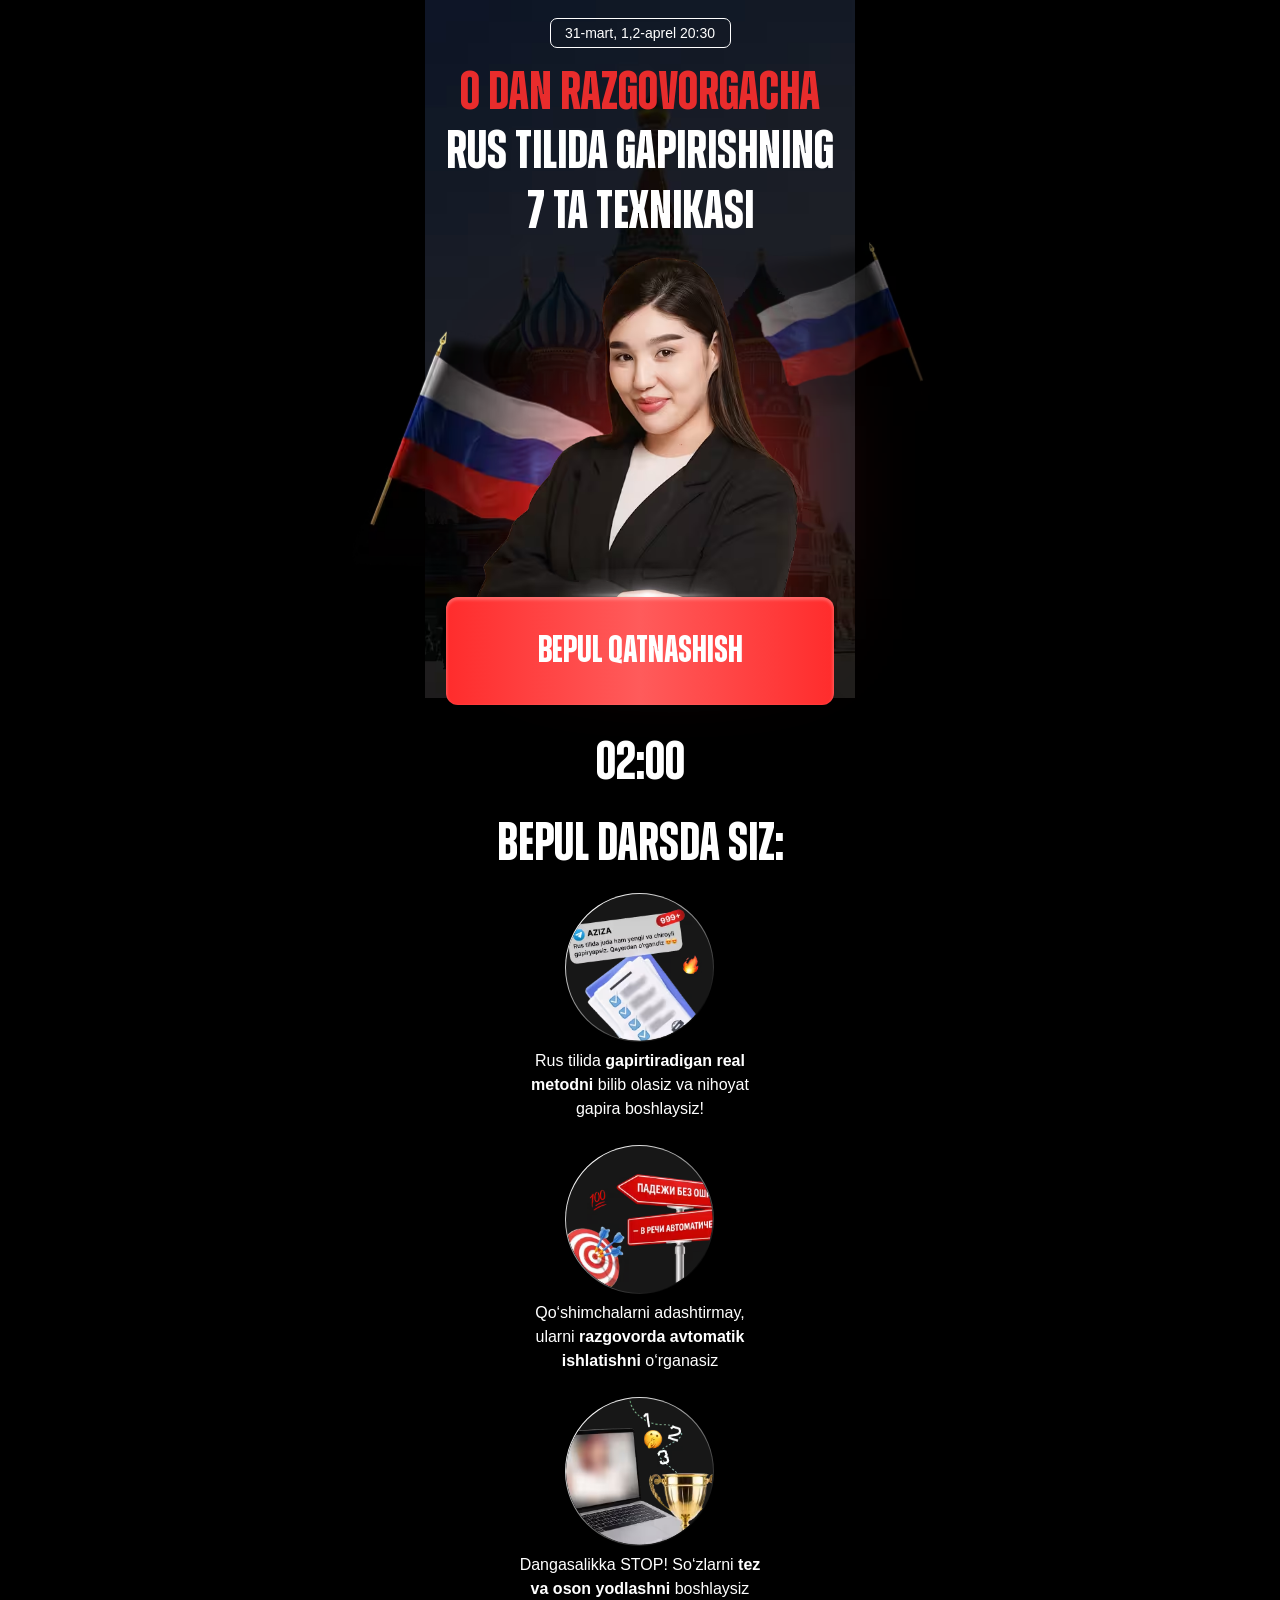
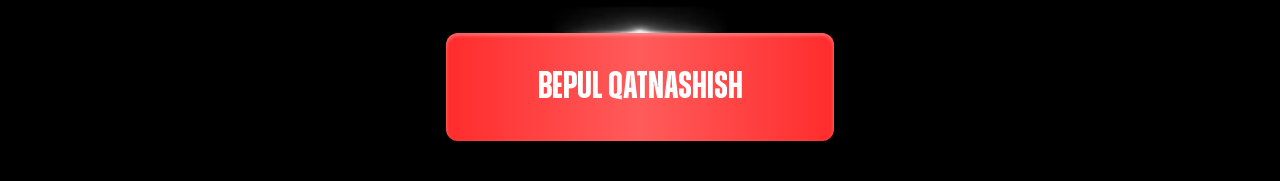
==== a/index.html @ 11d1d376 "push" ====
<!DOCTYPE html>
<html lang="uz">

<head>
    <meta charset="UTF-8">
    <meta name="viewport" content="width=device-width, initial-scale=1.0">
    <title>Zaynab Kasimova</title>
    <style>
   * { margin: 0; padding: 0; box-sizing: border-box; } body { background-color: black; } html, body { overflow-x: hidden; } .container { max-width: 440px; width: 100%; margin: 0 auto; padding: 0 10px; padding-top: 18px; } #main-content { position: relative; } .header { border: 1px solid #FFFFFF; border-radius: 7px; padding: 7px 10px; font-family: Inter, sans-serif; max-width: 181px; width: 100%; margin-right: auto; margin-left: auto; position: relative; z-index: 10; font-weight: 500; font-size: 14px; line-height: 100%; text-align: center; margin-bottom: 16px; } .header__box { display: flex; align-items: center; justify-content: center; gap: 5px; } .header__text { font-family: Inter, sans-serif; font-weight: 500; font-size: 14px; line-height: 100%; text-align: center; color: white; } .title { font: 600 clamp(40px, 12.9vw, 54px) / 110% "Zuume", sans-serif; text-transform: uppercase; color: white; position: relative; z-index: 1; text-align: center; margin-bottom: 8px; } .title span { color: #E82C2C; } .expert__img { object-fit: contain; max-width: clamp(275px, 80vw, 342px); width: 100%; height: auto; position: relative; z-index: 15; display: flex; flex-direction: column; align-items: center; margin: 0 auto; } .hero__flag { position: absolute; top: 220px; height: auto; z-index: 1; left: 50%; transform: translateX(-50%); } .gradinet { max-width: 213px; width: 100%; height: 213px; background-color: #FF2C2C99; position: absolute; top: 480px; z-index: 10; left: 44%; transform: translateY(-44%); filter: blur(60px) } .speaker__bg { background-image: url(./images/bg.avif); background-repeat: no-repeat; background-position: center; background-size: cover; max-width: 430px; width: 100%; height: clamp(600px, 172vw, 698px); position: absolute; top: 0; left: 50%; transform: translateX(-50%); } .timer { font-family: Zuume, sans-serif; font-weight: 600; font-size: 54px; line-height: 110%; text-transform: uppercase; margin-bottom: 4px; padding-top: 24px; text-align: center; color: white; } .event__btn { background: linear-gradient(90deg, #FF2C2C 0%, #FF5B5B 50%, #FF2C2C 100%); box-shadow: 0px 4px 0px 0px #FF2323; box-shadow: 0px 2px 3px 1px #FFFFFF40 inset; border-radius: 12px; border: none; cursor: pointer; max-width: 388px; width: 100%; padding: 35px 0; display: flex; align-items: center; justify-content: center; font-family: Zuume, sans-serif; font-weight: 700; font-size: clamp(30px, 9vw, 38px); line-height: 100%; letter-spacing: 10%; color: white; margin-left: auto; margin-right: auto; margin-top: -5px; position: relative; z-index: 21; margin-bottom: 5px; } .speaker__images { max-width: 325px; width: 100%; height: auto; } .event__btn img { margin-top: -4px; } .shaddow { position: absolute; z-index: 20; left: 53%; transform: translateX(-53%); max-width: 179px; height: auto; top: -30px; } @media (max-width:400px) { .gradinet { left: 28%; height: 150px; transform: translateY(-44%); } .hero__flag { top: 180px; } }
    </style>
    <link rel="stylesheet" href="./css/modal.css" media="print" onload="this.media='all'" />
    <noscript>
        <link rel="stylesheet" href="./css/modal.css" />
    </noscript>

<body>
    <main id="main-content">
        <div class="wrapper">
            <div class="container">
                <div class="header">
                    <p class="header__text">
                        31-mart, 1,2-aprel 20:30
                    </p>
                </div>
                <h1 class="title">
                    <span>0 dan razgovorgacha</span> <br>
                    rus tilida gapirishning <br> 7 ta texnikasi
                </h1>

                <img src="./images/speaker.avif" alt="Investor rasmi" class="expert__img" decoding="async"
                    loading="lazy" width="342" height="336">
                <img class="hero__flag" src="./images/flag.avif" loading="lazy" decoding="async" width="638"
                    height="383" alt="flag">
                <div class="gradinet"></div>
                <div class="speaker__bg"></div>

                <div class="webinar-cta" style="position: relative;">
                    <button class="event__btn" type="button">
                        Bepul qatnashish
                    </button>
                    <img class="shaddow" style="bottom: -17px;" src="./images/shaddow.avif" loading="lazy"
                        decoding="async" width="179" height="53" alt="shaddow">
                </div>

                <div class="timer">02:00</div>
            </div>
            <div class="describe container">
                <h3 class="describe__title">bepul darsda siz:</h3>

                <ul class="describe__nav">
                    <li class="describe__item">
                        <img src="./images/info/1.avif" loading="lazy" decoding="async" width="149" height="149"
                            alt="images">
                        <p>Rus tilida <b>gapirtiradigan real <br> metodni</b> bilib olasiz va nihoyat <br> gapira
                            boshlaysiz!</p>
                    </li>
                    <li class="describe__item">
                        <img src="./images/info/2.avif" loading="lazy" decoding="async" width="149" height="149"
                            alt="images">
                        <p>Qo‘shimchalarni adashtirmay, <br> ularni <b>razgovorda avtomatik <br> ishlatishni</b>
                            o‘rganasiz</p>
                    </li>
                    <li class="describe__item">
                        <img src="./images/info/3.avif" loading="lazy" decoding="async" width="149" height="149"
                            alt="images">
                        <p>Dangasalikka STOP! So‘zlarni <b>tez <br> va oson yodlashni</b> boshlaysiz</p>
                    </li>
                </ul>
            </div>

            <div class="webinar-cta" style="position: relative; margin-bottom: 40px; padding: 0 10px;">
                <button class="event__btn" type="button">
                    Bepul qatnashish
                </button>
                <img class="shaddow" style="transform: translateX(-50%); left: 50%; top: -28px;"
                    src="./images/shaddow.avif" loading="lazy" decoding="async" width="179" height="53" alt="shaddow">
            </div>
        </div>
    </main>


    <!-- Modal -->
    <div id="registrationModal" class="homeModal" style="display: none">
        <div class="homeModalOverlay"></div>
        <div class="homeFormContainer">
            <button class="closeButton" id="closeModalBtn" aria-label="Modalni yopish" title="Yopish">
                <svg xmlns="http://www.w3.org/2000/svg" width="16" height="16" viewBox="0 0 12 12" fill="none">
                    <path d="M1 11L11 1M1 1.00001L11 11" stroke="currentColor" stroke-width="1.5"
                        stroke-linecap="round" />
                </svg>
            </button>
            <div class="homeFormTop">
                <h1 class="homeFormTopTitle">
                    Bepul qatnashish uchun ma'lumotlaringizni kiriting!
                </h1>
            </div>
            <form id="registrationForm" name="contact-form">
                <!-- ISM -->
                <div class="HomeFormRow">
                    <label class="HomeFormRowLabel" for="name">Ismingiz:</label>
                    <input class="HomeFormRowInput" type="text" id="name" name="name" placeholder="Ismingizni kiriting"
                        autocomplete="name" />
                    <p class="homeFormErrorText" id="nameError" style="display: none">
                        ❌ Ismingizni kiriting!
                    </p>
                </div>

                <!-- TELEFON -->
                <div class="HomeFormRow">
                    <label class="HomeFormRowLabel" for="phone">Telefon raqamingiz:</label>

                    <div class="phone-input-container">
                        <!-- LEFT: country -->
                        <button type="button" class="selected-country" id="selectedCountry">
                            <span class="selected-flag" id="selectedCountryFlag">🇺🇿</span>

                            <svg id="dropdownIcon" xmlns="http://www.w3.org/2000/svg" width="16" height="16"
                                viewBox="0 0 24 24" fill="none" stroke="currentColor" stroke-width="2"
                                stroke-linecap="round" stroke-linejoin="round">
                                <polyline points="6 9 12 15 18 9"></polyline>
                            </svg>
                            <span class="selected-code" id="selectedCountryCodeText">+998</span>
                        </button>

                        <!-- dropdown -->
                        <div class="country-dropdown" id="countryDropdown" style="display:none"></div>

                        <!-- RIGHT: phone input (number span inside) -->
                        <div class="phone-field">
                            <input class="HomeFormRowInput phone-input" type="tel" id="phone" name="phone"
                                inputmode="numeric" placeholder="88 888 88 88" autocomplete="tel"
                                style="border: none; background-color: transparent;padding-left: 5px;" />
                        </div>
                    </div>

                    <p class="homeFormErrorText" id="phoneError" style="display:none">
                        ❌ Telefon raqam mos emas!
                    </p>
                </div>

                <button type="submit" class="HomeFormBtn" id="submitBtn">
                    DAVOM ETISH
                </button>
            </form>

        </div>
    </div>

    <script defer>
        function startTimer(t, e) { let n, r, a = t; const o = setInterval((function () { n = parseInt(a / 60, 10), r = parseInt(a % 60, 10), n = n < 10 ? "0" + n : n, r = r < 10 ? "0" + r : r, e.textContent = n + ":" + r, --a < 0 && (clearInterval(o), e.textContent = "00:00", alert("Vaqt tugadi!")) }), 1e3) } window.onload = function () { startTimer(120, document.querySelector(".timer")) };
    </script>
    <script defer src="../js/phoneFormatter.js"></script>
    <script defer src="../js/app.js"></script>
</body>


</html>
---- a/css/modal.css ----
@font-face { font-family: "Zuume"; src: url(../font/Zuume-Bold-subset.woff2); font-display: swap; } @font-face { font-family: "Great Vibes"; src: url(../font/GreatVibes-subset.woff2); font-display: swap; } body { font: 400 16px/150% sans-serif } .describe { padding-bottom: 37px; display: flex; flex-direction: column; align-items: center; justify-content: center; margin: 0 auto; color: white; } .describe__title { font-family: Zuume, sans-serif; font-weight: 600; font-size: clamp(45px, 14vw, 54px); line-height: 110%; text-transform: uppercase; margin-bottom: 18px; } .describe__nav { display: flex; flex-direction: column; align-items: center; justify-content: center; text-align: center; gap: 24px; } .describe__item { list-style: none; } .describe__item img { background-color: #0B1D1B; border: 1px solid; border-image-source: linear-gradient(140.5deg, #FFFFFF 13.27%, rgba(255, 255, 255, 0) 87.11%); position: relative; z-index: 10; --r: 100%; --b: 1px; border-radius: var(--r); border: var(--b) solid transparent; background: linear-gradient(#171717, #171717) padding-box, linear-gradient(140.5deg, #FFFFFF 13.27%, rgba(255, 255, 255, 0) 87.11%) border-box; } .describe__item p { font-family: Inter, sans-serif; font-weight: 400; font-size: clamp(14px, 4.5vw, 16px); line-height: 150%; text-align: center; } .homeModal, .homeModalOverlay { position: fixed; top: 0; height: 100vh; width: 100%; left: 0; } .homeModal { z-index: 30; justify-content: center; align-items: center; display: flex; } .homeModalOverlay { background-color: rgba(0, 0, 0, 0.3); backdrop-filter: blur(5px); } .homeFormContainer { position: relative; z-index: 30; background-color: #fff; color: #000; border-radius: 8px; padding: 20px 40px 40px; width: 100%; max-width: 520px; box-shadow: 0 4px 12px rgba(0, 0, 0, 0.1); margin: 0 20px; position: fixed; top: 50%; left: 50%; transform: translate(-50%, -50%); } .homeFormTop { display: flex; justify-content: space-between; } .homeFormTopTitle { font-family: Inter, sans-serif; font-size: clamp(21px, 6.6vw, 24px); margin: 0 0 20px; color: #000; font-weight: 600; text-align: center; margin-left: auto; margin-right: auto; } .closeButton { background: 0 0; border: none; cursor: pointer; padding: 4px; justify-content: center; align-items: center; display: flex; position: absolute; top: 20px; right: 20px; color: #000; } .homeFormErrorText { color: #e53e3e; margin-bottom: 12px; font-size: 14px; font-family: system-ui, -apple-system, BlinkMacSystemFont, "Segoe UI", sans-serif; padding-top: 5px; padding-bottom: 5px; } .HomeFormRowInput, .HomeFormRowLabel { font-family: system-ui, -apple-system, BlinkMacSystemFont, "Segoe UI", sans-serif; font-size: 18px; } .HomeFormRow { margin-bottom: 20px; } .HomeFormRowLabel { display: block; margin-bottom: 6px; color: #000; } .HomeFormRowInput { width: 100%; padding: 10px 16px; border: 1px solid #c9c9c9; min-height: 48px; background-color: #f3f7f8; border-radius: 6px; font-weight: 400; outline: 0; height: 50px; transition: border-color 0.2s; } .HomeFormRowInput:focus { border-color: #FF2C2C; } .HomeFormRowInput::placeholder { color: #aaa; } .HomeFormBtn { font-family: sans-serif; height: 60px; width: 100%; cursor: pointer; border-radius: 10px; background: linear-gradient(90deg, #FF2C2C 0%, #FF5B5B 50%, #FF2C2C 100%); transition: 0.3s; font-weight: 700; font-size: 28px; color: white; text-transform: uppercase; border: none; position: relative; display: flex; align-items: center; justify-content: center; } .phone-input-container { display: flex; align-items: center; position: relative; border: 1px solid #c9c9c9; background-color: transparent; border-radius: 6px; } .phone-input-container:focus { border-color: #e71f1f; } .selected-code { display: flex; margin-left: 10px; } .country-selector { position: relative; margin-right: 10px; } .selected-country { display: flex; align-items: center; padding: 10px; padding-right: 0; border-radius: 6px; cursor: pointer; min-height: 50px; font-family: sans-serif !important; font-size: 18px; font-weight: 400 !important; min-width: max-content; border: none; background-color: transparent; } .country-dropdown { position: absolute; top: 110%; left: 0; width: 100%; background-color: #fff; border: 1px solid #c9c9c9; border-radius: 6px; box-shadow: 0 4px 12px rgba(0, 0, 0, 0.1); z-index: 40; max-height: 200px; overflow-y: auto; font-family: sans-serif !important; font-weight: 400 !important; } .country-option { display: flex; justify-content: space-between; align-items: center; padding: 10px; cursor: pointer; font-family: sans-serif; font-weight: 400 !important; } .country-option:hover { background-color: #f3f7f8; } .country-option.selected { background-color: #e6f0fa; } @media screen and (max-width: 768px) { .homeFormContainer { max-width: 100%; padding: 80px 20px 20px; margin: 0; border-radius: 6px; height: 100vh; } .homeFormTopTitle { text-align: center; max-width: 408px; margin-left: auto; margin-right: auto; font-weight: 700; margin-bottom: 15px; } .homeFormTop { flex-direction: column; align-items: flex-start; } .closeButton { width: 100%; height: 50px; background-color: #000; color: #fff; padding-right: 20px; top: 0; left: 0; justify-content: end; } .homeFormErrorText { font-size: 12px; margin-bottom: 8px; } .HomeFormRowLabel { margin-bottom: 6px; } .HomeFormRowInput { padding: 0 12px; min-height: 40px; background-color: transparent; } .HomeFormRowInput::placeholder { color: #a3a3a3; } .HomeFormBtn { font-size: 18px; font-weight: 700; margin-top: 24px; } } @media screen and (max-width: 480px) { .homeFormContainer { max-width: 100%; padding: 80px 20px 20px; margin: 0; border-radius: 6px; height: 100vh; } .homeFormTopTitle { text-align: center; margin: 0 auto 15px; } .homeFormErrorText { font-size: 12px; margin-bottom: 8px; } .HomeFormRowLabel { margin-bottom: 6px; } .HomeFormRowInput { padding: 0 12px; min-height: 40px; background-color: transparent; border-radius: 10px; } .HomeFormRowInput::placeholder { color: #a3a3a3; } .HomeFormBtn { font-size: 16px; padding: 10px 0; margin-top: 24px; height: 50px; } }
---- a/css/modal.css ----
@font-face { font-family: "Zuume"; src: url(../font/Zuume-Bold-subset.woff2); font-display: swap; } @font-face { font-family: "Great Vibes"; src: url(../font/GreatVibes-subset.woff2); font-display: swap; } body { font: 400 16px/150% sans-serif } .describe { padding-bottom: 37px; display: flex; flex-direction: column; align-items: center; justify-content: center; margin: 0 auto; color: white; } .describe__title { font-family: Zuume, sans-serif; font-weight: 600; font-size: clamp(45px, 14vw, 54px); line-height: 110%; text-transform: uppercase; margin-bottom: 18px; } .describe__nav { display: flex; flex-direction: column; align-items: center; justify-content: center; text-align: center; gap: 24px; } .describe__item { list-style: none; } .describe__item img { background-color: #0B1D1B; border: 1px solid; border-image-source: linear-gradient(140.5deg, #FFFFFF 13.27%, rgba(255, 255, 255, 0) 87.11%); position: relative; z-index: 10; --r: 100%; --b: 1px; border-radius: var(--r); border: var(--b) solid transparent; background: linear-gradient(#171717, #171717) padding-box, linear-gradient(140.5deg, #FFFFFF 13.27%, rgba(255, 255, 255, 0) 87.11%) border-box; } .describe__item p { font-family: Inter, sans-serif; font-weight: 400; font-size: clamp(14px, 4.5vw, 16px); line-height: 150%; text-align: center; } .homeModal, .homeModalOverlay { position: fixed; top: 0; height: 100vh; width: 100%; left: 0; } .homeModal { z-index: 30; justify-content: center; align-items: center; display: flex; } .homeModalOverlay { background-color: rgba(0, 0, 0, 0.3); backdrop-filter: blur(5px); } .homeFormContainer { position: relative; z-index: 30; background-color: #fff; color: #000; border-radius: 8px; padding: 20px 40px 40px; width: 100%; max-width: 520px; box-shadow: 0 4px 12px rgba(0, 0, 0, 0.1); margin: 0 20px; position: fixed; top: 50%; left: 50%; transform: translate(-50%, -50%); } .homeFormTop { display: flex; justify-content: space-between; } .homeFormTopTitle { font-family: Inter, sans-serif; font-size: clamp(21px, 6.6vw, 24px); margin: 0 0 20px; color: #000; font-weight: 600; text-align: center; margin-left: auto; margin-right: auto; } .closeButton { background: 0 0; border: none; cursor: pointer; padding: 4px; justify-content: center; align-items: center; display: flex; position: absolute; top: 20px; right: 20px; color: #000; } .homeFormErrorText { color: #e53e3e; margin-bottom: 12px; font-size: 14px; font-family: system-ui, -apple-system, BlinkMacSystemFont, "Segoe UI", sans-serif; padding-top: 5px; padding-bottom: 5px; } .HomeFormRowInput, .HomeFormRowLabel { font-family: system-ui, -apple-system, BlinkMacSystemFont, "Segoe UI", sans-serif; font-size: 18px; } .HomeFormRow { margin-bottom: 20px; } .HomeFormRowLabel { display: block; margin-bottom: 6px; color: #000; } .HomeFormRowInput { width: 100%; padding: 10px 16px; border: 1px solid #c9c9c9; min-height: 48px; background-color: #f3f7f8; border-radius: 6px; font-weight: 400; outline: 0; height: 50px; transition: border-color 0.2s; } .HomeFormRowInput:focus { border-color: #FF2C2C; } .HomeFormRowInput::placeholder { color: #aaa; } .HomeFormBtn { font-family: sans-serif; height: 60px; width: 100%; cursor: pointer; border-radius: 10px; background: linear-gradient(90deg, #FF2C2C 0%, #FF5B5B 50%, #FF2C2C 100%); transition: 0.3s; font-weight: 700; font-size: 28px; color: white; text-transform: uppercase; border: none; position: relative; display: flex; align-items: center; justify-content: center; } .phone-input-container { display: flex; align-items: center; position: relative; border: 1px solid #c9c9c9; background-color: transparent; border-radius: 6px; } .phone-input-container:focus { border-color: #e71f1f; } .selected-code { display: flex; margin-left: 10px; } .country-selector { position: relative; margin-right: 10px; } .selected-country { display: flex; align-items: center; padding: 10px; padding-right: 0; border-radius: 6px; cursor: pointer; min-height: 50px; font-family: sans-serif !important; font-size: 18px; font-weight: 400 !important; min-width: max-content; border: none; background-color: transparent; } .country-dropdown { position: absolute; top: 110%; left: 0; width: 100%; background-color: #fff; border: 1px solid #c9c9c9; border-radius: 6px; box-shadow: 0 4px 12px rgba(0, 0, 0, 0.1); z-index: 40; max-height: 200px; overflow-y: auto; font-family: sans-serif !important; font-weight: 400 !important; } .country-option { display: flex; justify-content: space-between; align-items: center; padding: 10px; cursor: pointer; font-family: sans-serif; font-weight: 400 !important; } .country-option:hover { background-color: #f3f7f8; } .country-option.selected { background-color: #e6f0fa; } @media screen and (max-width: 768px) { .homeFormContainer { max-width: 100%; padding: 80px 20px 20px; margin: 0; border-radius: 6px; height: 100vh; } .homeFormTopTitle { text-align: center; max-width: 408px; margin-left: auto; margin-right: auto; font-weight: 700; margin-bottom: 15px; } .homeFormTop { flex-direction: column; align-items: flex-start; } .closeButton { width: 100%; height: 50px; background-color: #000; color: #fff; padding-right: 20px; top: 0; left: 0; justify-content: end; } .homeFormErrorText { font-size: 12px; margin-bottom: 8px; } .HomeFormRowLabel { margin-bottom: 6px; } .HomeFormRowInput { padding: 0 12px; min-height: 40px; background-color: transparent; } .HomeFormRowInput::placeholder { color: #a3a3a3; } .HomeFormBtn { font-size: 18px; font-weight: 700; margin-top: 24px; } } @media screen and (max-width: 480px) { .homeFormContainer { max-width: 100%; padding: 80px 20px 20px; margin: 0; border-radius: 6px; height: 100vh; } .homeFormTopTitle { text-align: center; margin: 0 auto 15px; } .homeFormErrorText { font-size: 12px; margin-bottom: 8px; } .HomeFormRowLabel { margin-bottom: 6px; } .HomeFormRowInput { padding: 0 12px; min-height: 40px; background-color: transparent; border-radius: 10px; } .HomeFormRowInput::placeholder { color: #a3a3a3; } .HomeFormBtn { font-size: 16px; padding: 10px 0; margin-top: 24px; height: 50px; } }
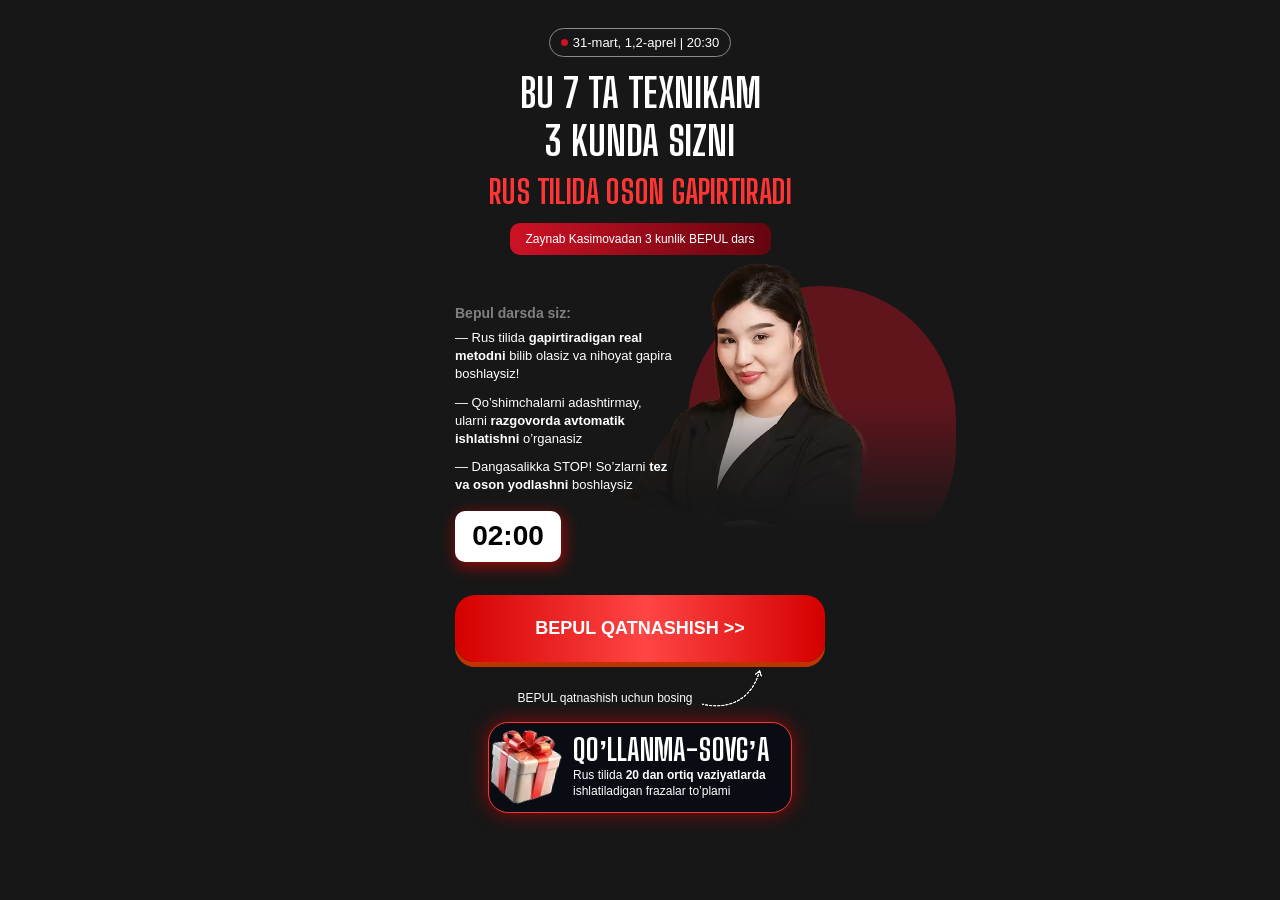
==== commit 7bf54ba1: "add" ====
--- a/a/index.html
+++ b/a/index.html
@@ -1,157 +1,183 @@
-<!DOCTYPE html>
-<html lang="uz">
-
-<head>
-    <meta charset="UTF-8">
-    <meta name="viewport" content="width=device-width, initial-scale=1.0">
-    <title>Zaynab Kasimova</title>
-    <style>
-   * { margin: 0; padding: 0; box-sizing: border-box; } body { background-color: black; } html, body { overflow-x: hidden; } .container { max-width: 440px; width: 100%; margin: 0 auto; padding: 0 10px; padding-top: 18px; } #main-content { position: relative; } .header { border: 1px solid #FFFFFF; border-radius: 7px; padding: 7px 10px; font-family: Inter, sans-serif; max-width: 181px; width: 100%; margin-right: auto; margin-left: auto; position: relative; z-index: 10; font-weight: 500; font-size: 14px; line-height: 100%; text-align: center; margin-bottom: 16px; } .header__box { display: flex; align-items: center; justify-content: center; gap: 5px; } .header__text { font-family: Inter, sans-serif; font-weight: 500; font-size: 14px; line-height: 100%; text-align: center; color: white; } .title { font: 600 clamp(40px, 12.9vw, 54px) / 110% "Zuume", sans-serif; text-transform: uppercase; color: white; position: relative; z-index: 1; text-align: center; margin-bottom: 8px; } .title span { color: #E82C2C; } .expert__img { object-fit: contain; max-width: clamp(275px, 80vw, 342px); width: 100%; height: auto; position: relative; z-index: 15; display: flex; flex-direction: column; align-items: center; margin: 0 auto; } .hero__flag { position: absolute; top: 220px; height: auto; z-index: 1; left: 50%; transform: translateX(-50%); } .gradinet { max-width: 213px; width: 100%; height: 213px; background-color: #FF2C2C99; position: absolute; top: 480px; z-index: 10; left: 44%; transform: translateY(-44%); filter: blur(60px) } .speaker__bg { background-image: url(./images/bg.avif); background-repeat: no-repeat; background-position: center; background-size: cover; max-width: 430px; width: 100%; height: clamp(600px, 172vw, 698px); position: absolute; top: 0; left: 50%; transform: translateX(-50%); } .timer { font-family: Zuume, sans-serif; font-weight: 600; font-size: 54px; line-height: 110%; text-transform: uppercase; margin-bottom: 4px; padding-top: 24px; text-align: center; color: white; } .event__btn { background: linear-gradient(90deg, #FF2C2C 0%, #FF5B5B 50%, #FF2C2C 100%); box-shadow: 0px 4px 0px 0px #FF2323; box-shadow: 0px 2px 3px 1px #FFFFFF40 inset; border-radius: 12px; border: none; cursor: pointer; max-width: 388px; width: 100%; padding: 35px 0; display: flex; align-items: center; justify-content: center; font-family: Zuume, sans-serif; font-weight: 700; font-size: clamp(30px, 9vw, 38px); line-height: 100%; letter-spacing: 10%; color: white; margin-left: auto; margin-right: auto; margin-top: -5px; position: relative; z-index: 21; margin-bottom: 5px; } .speaker__images { max-width: 325px; width: 100%; height: auto; } .event__btn img { margin-top: -4px; } .shaddow { position: absolute; z-index: 20; left: 53%; transform: translateX(-53%); max-width: 179px; height: auto; top: -30px; } @media (max-width:400px) { .gradinet { left: 28%; height: 150px; transform: translateY(-44%); } .hero__flag { top: 180px; } }
-    </style>
-    <link rel="stylesheet" href="./css/modal.css" media="print" onload="this.media='all'" />
-    <noscript>
-        <link rel="stylesheet" href="./css/modal.css" />
-    </noscript>
-
-<body>
-    <main id="main-content">
-        <div class="wrapper">
-            <div class="container">
-                <div class="header">
-                    <p class="header__text">
-                        31-mart, 1,2-aprel 20:30
-                    </p>
-                </div>
-                <h1 class="title">
-                    <span>0 dan razgovorgacha</span> <br>
-                    rus tilida gapirishning <br> 7 ta texnikasi
-                </h1>
-
-                <img src="./images/speaker.avif" alt="Investor rasmi" class="expert__img" decoding="async"
-                    loading="lazy" width="342" height="336">
-                <img class="hero__flag" src="./images/flag.avif" loading="lazy" decoding="async" width="638"
-                    height="383" alt="flag">
-                <div class="gradinet"></div>
-                <div class="speaker__bg"></div>
-
-                <div class="webinar-cta" style="position: relative;">
-                    <button class="event__btn" type="button">
-                        Bepul qatnashish
-                    </button>
-                    <img class="shaddow" style="bottom: -17px;" src="./images/shaddow.avif" loading="lazy"
-                        decoding="async" width="179" height="53" alt="shaddow">
-                </div>
-
-                <div class="timer">02:00</div>
-            </div>
-            <div class="describe container">
-                <h3 class="describe__title">bepul darsda siz:</h3>
-
-                <ul class="describe__nav">
-                    <li class="describe__item">
-                        <img src="./images/info/1.avif" loading="lazy" decoding="async" width="149" height="149"
-                            alt="images">
-                        <p>Rus tilida <b>gapirtiradigan real <br> metodni</b> bilib olasiz va nihoyat <br> gapira
-                            boshlaysiz!</p>
-                    </li>
-                    <li class="describe__item">
-                        <img src="./images/info/2.avif" loading="lazy" decoding="async" width="149" height="149"
-                            alt="images">
-                        <p>Qo‘shimchalarni adashtirmay, <br> ularni <b>razgovorda avtomatik <br> ishlatishni</b>
-                            o‘rganasiz</p>
-                    </li>
-                    <li class="describe__item">
-                        <img src="./images/info/3.avif" loading="lazy" decoding="async" width="149" height="149"
-                            alt="images">
-                        <p>Dangasalikka STOP! So‘zlarni <b>tez <br> va oson yodlashni</b> boshlaysiz</p>
-                    </li>
-                </ul>
-            </div>
-
-            <div class="webinar-cta" style="position: relative; margin-bottom: 40px; padding: 0 10px;">
-                <button class="event__btn" type="button">
-                    Bepul qatnashish
-                </button>
-                <img class="shaddow" style="transform: translateX(-50%); left: 50%; top: -28px;"
-                    src="./images/shaddow.avif" loading="lazy" decoding="async" width="179" height="53" alt="shaddow">
-            </div>
-        </div>
-    </main>
-
-
-    <!-- Modal -->
-    <div id="registrationModal" class="homeModal" style="display: none">
-        <div class="homeModalOverlay"></div>
-        <div class="homeFormContainer">
-            <button class="closeButton" id="closeModalBtn" aria-label="Modalni yopish" title="Yopish">
-                <svg xmlns="http://www.w3.org/2000/svg" width="16" height="16" viewBox="0 0 12 12" fill="none">
-                    <path d="M1 11L11 1M1 1.00001L11 11" stroke="currentColor" stroke-width="1.5"
-                        stroke-linecap="round" />
-                </svg>
-            </button>
-            <div class="homeFormTop">
-                <h1 class="homeFormTopTitle">
-                    Bepul qatnashish uchun ma'lumotlaringizni kiriting!
-                </h1>
-            </div>
-            <form id="registrationForm" name="contact-form">
-                <!-- ISM -->
-                <div class="HomeFormRow">
-                    <label class="HomeFormRowLabel" for="name">Ismingiz:</label>
-                    <input class="HomeFormRowInput" type="text" id="name" name="name" placeholder="Ismingizni kiriting"
-                        autocomplete="name" />
-                    <p class="homeFormErrorText" id="nameError" style="display: none">
-                        ❌ Ismingizni kiriting!
-                    </p>
-                </div>
-
-                <!-- TELEFON -->
-                <div class="HomeFormRow">
-                    <label class="HomeFormRowLabel" for="phone">Telefon raqamingiz:</label>
-
-                    <div class="phone-input-container">
-                        <!-- LEFT: country -->
-                        <button type="button" class="selected-country" id="selectedCountry">
-                            <span class="selected-flag" id="selectedCountryFlag">🇺🇿</span>
-
-                            <svg id="dropdownIcon" xmlns="http://www.w3.org/2000/svg" width="16" height="16"
-                                viewBox="0 0 24 24" fill="none" stroke="currentColor" stroke-width="2"
-                                stroke-linecap="round" stroke-linejoin="round">
-                                <polyline points="6 9 12 15 18 9"></polyline>
-                            </svg>
-                            <span class="selected-code" id="selectedCountryCodeText">+998</span>
-                        </button>
-
-                        <!-- dropdown -->
-                        <div class="country-dropdown" id="countryDropdown" style="display:none"></div>
-
-                        <!-- RIGHT: phone input (number span inside) -->
-                        <div class="phone-field">
-                            <input class="HomeFormRowInput phone-input" type="tel" id="phone" name="phone"
-                                inputmode="numeric" placeholder="88 888 88 88" autocomplete="tel"
-                                style="border: none; background-color: transparent;padding-left: 5px;" />
-                        </div>
-                    </div>
-
-                    <p class="homeFormErrorText" id="phoneError" style="display:none">
-                        ❌ Telefon raqam mos emas!
-                    </p>
-                </div>
-
-                <button type="submit" class="HomeFormBtn" id="submitBtn">
-                    DAVOM ETISH
-                </button>
-            </form>
-
-        </div>
-    </div>
-
-    <script defer>
-        function startTimer(t, e) { let n, r, a = t; const o = setInterval((function () { n = parseInt(a / 60, 10), r = parseInt(a % 60, 10), n = n < 10 ? "0" + n : n, r = r < 10 ? "0" + r : r, e.textContent = n + ":" + r, --a < 0 && (clearInterval(o), e.textContent = "00:00", alert("Vaqt tugadi!")) }), 1e3) } window.onload = function () { startTimer(120, document.querySelector(".timer")) };
-    </script>
-    <script defer src="../js/phoneFormatter.js"></script>
-    <script defer src="../js/app.js"></script>
-</body>
-
-
+<!DOCTYPE html>
+<html lang="uz">
+
+<head>
+    <!-- Instant PageView pixel — fires immediately, no JS needed -->
+    <img src="https://www.facebook.com/tr?id=1706828529764569&ev=PageView&noscript=1" width="1" height="1"
+        style="position:absolute;top:-1px;left:-1px" alt="" />
+    <meta charset="UTF-8">
+    <meta name="viewport" content="width=device-width, initial-scale=1.0">
+    <title>31-mart, 1,2-aprel | 20:30</title>
+    <style>* {padding: 0;margin: 0;box-sizing: border-box }html, body {overflow-x: hidden }body {background: #171717;color: #fff;font-family: Poppins, sans-serif }.date {max-width: 390px;width: 100%;margin: 0 auto;padding-top: 28px;padding-bottom: 36px;}.date__head {text-align: center }.date__info {display: inline-flex;align-items: center;gap: 5px;padding: 6px 11px;border: 1px solid #8B8B8B;border-radius: 9999px;margin-bottom: 12px }.date__info-dot {width: 7px;height: 7px;background: #CD1225;border-radius: 9999px }.date__info-text {font-family: Montserrat, sans-serif;font-weight: 500;font-size: 13px }.date__title {font-family: "Big Shoulders Display", sans-serif;font-size: clamp(26px, 8vw, 40px);line-height: 120%;font-weight: 700;text-transform: uppercase;margin-bottom: 2px }.date__title span {font-size: clamp(25px, 7.7vw, 32px);color: #FF3535 }.date__heading {color: #FF3D3D;font-weight: 500;font-size: clamp(14px, 8vw, 18px);font-style: italic;text-align: center;margin-bottom: 7px;}.date__description_wrap {background: linear-gradient(90deg, #CD1225 0%, #65050F 100%);padding: 7px;max-width: 261px;width: 100%;border-radius: 10px;margin: 0 auto 48px;}.date__description-title {font-family: "SF Pro", sans-serif;font-weight: 600;font-size: 13px;line-height: 18px;text-align: center;}.date__description {font-family: "SF Pro", sans-serif;font-weight: 500;font-size: 12px;line-height: 18px }.date__body {position: relative;padding: 0 10px;}.date__content-title {font-family: Montserrat, sans-serif;font-weight: 700;font-size: 14px;line-height: 20px;color: #808080;margin-bottom: 6px;}.date__benefits-list {max-width: 220px;width: 100%;display: flex;flex-direction: column;gap: 10px;list-style: none;margin-bottom: 16px;position: relative;z-index: 1 }.date__benefit-item {font-family: Poppins, sans-serif;font-weight: 400;font-size: 13px;line-height: 140% }.date__benefit-item span {font-weight: 600;}.date__timer-row {background: #fff;border-radius: 10px;box-shadow: 2px 4px 15px 1px #E6000099;max-width: 106px;width: 100%;height: 51px;display: flex;align-items: center;justify-content: center;margin-bottom: 33px;position: relative;z-index: 11 }.date__timer {color: #000;font-weight: 700;font-size: 28px;line-height: 100% }.date__button {font-family: Montserrat, sans-serif;font-weight: 800;font-size: clamp(15px, 5vw, 18px);display: flex;align-items: center;justify-content: center;gap: 9px;cursor: pointer;padding: 23px 0;background: linear-gradient(90deg, #D40000 0%, #FF4545 51.44%, #D40000 100%);box-shadow: 0 5px 0 0 #BF3500;border-radius: 20px;width: 100%;border: 0;outline: 0;color: #fff;text-transform: uppercase;text-decoration: none;margin-bottom: 25px;position: relative;z-index: 1 }.date__cta {display: flex;align-items: center;justify-content: center;position: relative;z-index: 30 }.date__cta img {margin-top: -20px;margin-left: 8px }.date__cta-text {font-family: Montserrat, sans-serif;font-weight: 400;font-size: 12px;line-height: 23px }.date__speaker-container {position: absolute;right: -70px;top: -55px }.date__speaker-row {position: relative }.date__circle {background: #60151D;width: 268px;height: 295px;border-radius: 9999px;transform: translate(51px, 38px) }.date__speaker-image {position: absolute;top: 10px;max-width: 264px;width: 100%;height: auto;left: -28px;}.gradient__bottom {position: absolute;background: linear-gradient(0deg, #171717 50.48%, rgba(23, 23, 23, 0) 100%);width: 900px;height: 254px;left: 0;bottom: 157px;}.gift {display: flex;align-items: center;justify-content: center;gap: 14px;position: relative;z-index: 30;background: #090C13;border: 1px solid #FF3434;box-shadow: 0 0 20px 0 #BD0404B2;border-radius: 20px;max-width: 304px;width: 100%;padding: 7px 0;margin: 12px auto 0;}.gift__images {transform: rotate(10.02deg) }.gift__info-title {font-family: "Big Shoulders Display", sans-serif;font-weight: 700;font-size: 30px;line-height: 100%;text-transform: uppercase;color: #fff;margin-bottom: 4px;}.gift__info-text {font-family: Poppins, sans-serif;font-weight: 400;font-size: 12px;line-height: 130%;color: #fff;span {font-weight: 700;}}@media (max-width:375px) {.date__benefit-item {font-size: 12px }.date__benefits-list {max-width: 180px;}}</style>
+    <link rel="stylesheet" href="./css/modal.css" media="print" onload="this.media='all'" />
+    <noscript>
+        <link rel="stylesheet" href="./css/modal.css" />
+    </noscript>
+        <link rel="preconnect" href="https://connect.facebook.net" />
+    <link rel="preconnect" href="https://www.facebook.com" />
+    <meta name="facebook-domain-verification" content="25ak68llwfgy3v9qy2nuqoq2vaekhg" />
+    <!-- Meta Pixel Code -->
+    <script>
+        !function (f, b, e, v, n, t, s) {
+            if (f.fbq) return; n = f.fbq = function () {
+                n.callMethod ?
+                    n.callMethod.apply(n, arguments) : n.queue.push(arguments)
+            };
+            if (!f._fbq) f._fbq = n; n.push = n; n.loaded = !0; n.version = '2.0';
+            n.queue = []; t = b.createElement(e); t.async = !0;
+            t.src = v; s = b.getElementsByTagName(e)[0];
+            s.parentNode.insertBefore(t, s)
+        }(window, document, 'script',
+            'https://connect.facebook.net/en_US/fbevents.js');
+        fbq('init', '1706828529764569');
+        fbq('track', 'PageView');
+    </script>
+    <noscript><img height="1" width="1" style="display:none"
+            src="https://www.facebook.com/tr?id=1706828529764569&ev=PageView&noscript=1" /></noscript>
+</head>
+
+<body>
+    <div class="date">
+        <div class="date__head">
+            <div class="date__info">
+                <div class="date__info-dot"></div>
+                <p class="date__info-text">31-mart, 1,2-aprel | 20:30</p>
+            </div>
+            <div class="date__title-wrapper">
+                <h2 class="date__title">Bu 7 ta texnikam <br> 3 kunda sizni <br> <span>rus tilida oson gapirtiradi</span></h2>
+                <p class="date__heading"></p>
+                <div class="date__description_wrap">
+                    <p class="date__description">Zaynab Kasimovadan 3 kunlik BEPUL dars</p>
+                </div>
+            </div>
+        </div>
+        <div class="date__body">
+            <div class="date__content">
+                <h3 class="date__content-title">Bepul darsda siz:</h3>
+                <ul class="date__benefits-list">
+                    <li class="date__benefit-item">
+                        — Rus tilida <span>gapirtiradigan real metodni</span> bilib olasiz va nihoyat gapira
+                        boshlaysiz!
+                    </li>
+                    <li class="date__benefit-item">
+                        — Qo’shimchalarni adashtirmay, ularni <span>razgovorda avtomatik ishlatishni</span>
+                        o’rganasiz
+                    </li>
+                    <li class="date__benefit-item">
+                        — Dangasalikka STOP! So’zlarni <span>tez va oson yodlashni</span> boshlaysiz
+                    </li>
+                </ul>
+                <div class="date__timer-row">
+                    <p class="date__timer" id="timer">02:00</p>
+                </div>
+                <div class="date__button-wrapper">
+                    <button class="date__button registerBtn">
+                        Bepul qatnashish >>
+                    </button>
+                </div>
+                <div class="date__cta registerBtn">
+                    <p class="date__cta-text">BEPUL qatnashish uchun bosing</p>
+                    <img src="./images/arrow.avif" alt="arrow" class="date__cta-arrow" loading="lazy" decoding="async"
+                        width="62" height="38">
+                </div>
+            </div>
+            <div class="date__speaker-container">
+                <div class="date__speaker-row">
+                    <div class="date__circle"></div>
+                    <img src="/images/speaker.avif" alt="speaker" class="date__speaker-image" loading="lazy"
+                        decoding="async" width="264" height="358">
+                </div>
+            </div>
+            <div class="gradient__bottom"></div>
+
+            <div class="gift">
+                <img class="gift__images" src="./images/gift.avif" width="70" height="75" loading="lazy"
+                    decoding="async" alt="gift">
+
+                <div class="gift__info">
+                    <h3 class="gift__info-title">Qo’llanma-sovg’a</h3>
+                    <p class="gift__info-text">Rus tilida <span>20 dan ortiq vaziyatlarda</span> ishlatiladigan frazalar to’plami</p>
+                </div>
+            </div>
+        </div>
+    </div>
+
+      <!-- Modal -->
+    <div id="registrationModal" class="homeModal" style="display: none">
+        <div class="homeModalOverlay"></div>
+        <div class="homeFormContainer">
+            <button class="closeButton" id="closeModalBtn">
+                <svg xmlns="http://www.w3.org/2000/svg" width="16" height="16" viewBox="0 0 12 12" fill="none">
+                    <path d="M1 11L11 1M1 1.00001L11 11" stroke="currentColor" stroke-width="1.5"
+                        stroke-linecap="round" />
+                </svg>
+            </button>
+            <div class="homeFormTop">
+                <h1 class="homeFormTopTitle">
+                    Ro'yxatdan o'tish uchun ma'lumotlaringizni kiriting!
+                </h1>
+            </div>
+            <form id="registrationForm" name="contact-form">
+                <!-- ISM -->
+                <div class="HomeFormRow">
+                    <label class="HomeFormRowLabel" for="name">Ismingiz:</label>
+                    <input class="HomeFormRowInput" type="text" id="name" name="name" placeholder="Ismingizni kiriting"
+                        autocomplete="name" />
+                    <p class="homeFormErrorText" id="nameError" style="display: none">
+                        ❌ Ismingizni kiriting!
+                    </p>
+                </div>
+
+                <!-- TELEFON -->
+                <div class="HomeFormRow">
+                    <label class="HomeFormRowLabel" for="phone">Telefon raqamingiz:</label>
+
+                    <div class="phone-input-container">
+                        <!-- LEFT: country -->
+                        <button type="button" class="selected-country" id="selectedCountry">
+                            <span class="selected-flag" id="selectedCountryFlag">🇺🇿</span>
+
+                            <svg id="dropdownIcon" xmlns="http://www.w3.org/2000/svg" width="16" height="16"
+                                viewBox="0 0 24 24" fill="none" stroke="currentColor" stroke-width="2"
+                                stroke-linecap="round" stroke-linejoin="round">
+                                <polyline points="6 9 12 15 18 9"></polyline>
+                            </svg>
+                            <span class="selected-code" id="selectedCountryCodeText">+998</span>
+                        </button>
+
+                        <!-- dropdown -->
+                        <div class="country-dropdown" id="countryDropdown" style="display:none"></div>
+
+                        <!-- RIGHT: phone input (number span inside) -->
+                        <div class="phone-field">
+                            <input class="HomeFormRowInput phone-input" type="tel" id="phone" name="phone"
+                                inputmode="numeric" placeholder="88 888 88 88" autocomplete="tel"
+                                style="border: none; background-color: transparent;padding-left: 5px;" />
+                        </div>
+                    </div>
+
+                    <p class="homeFormErrorText" id="phoneError" style="display:none">
+                        ❌ Telefon raqam mos emas!
+                    </p>
+                </div>
+
+
+                <button type="submit" class="HomeFormBtn" id="submitBtn">
+                    DAVOM ETISH
+                </button>
+            </form>
+
+        </div>
+    </div>
+    <script defer src="./js/phoneFormatter.js"></script>
+    <script defer src="./js/app.js"></script>
+    <script type="text/javascript">
+        (function (c, l, a, r, i, t, y) {
+            c[a] = c[a] || function () { (c[a].q = c[a].q || []).push(arguments) };
+            t = l.createElement(r); t.async = 1; t.src = "https://www.clarity.ms/tag/" + i;
+            y = l.getElementsByTagName(r)[0]; y.parentNode.insertBefore(t, y);
+        })(window, document, "clarity", "script", "w1c689zrz3");
+    </script>
+</body>
+
 </html>
--- a/a/css/modal.css
+++ b/a/css/modal.css
@@ -1 +1 @@
-@font-face { font-family: "Zuume"; src: url(../font/Zuume-Bold-subset.woff2); font-display: swap; } @font-face { font-family: "Great Vibes"; src: url(../font/GreatVibes-subset.woff2); font-display: swap; } body { font: 400 16px/150% sans-serif } .describe { padding-bottom: 37px; display: flex; flex-direction: column; align-items: center; justify-content: center; margin: 0 auto; color: white; } .describe__title { font-family: Zuume, sans-serif; font-weight: 600; font-size: clamp(45px, 14vw, 54px); line-height: 110%; text-transform: uppercase; margin-bottom: 18px; } .describe__nav { display: flex; flex-direction: column; align-items: center; justify-content: center; text-align: center; gap: 24px; } .describe__item { list-style: none; } .describe__item img { background-color: #0B1D1B; border: 1px solid; border-image-source: linear-gradient(140.5deg, #FFFFFF 13.27%, rgba(255, 255, 255, 0) 87.11%); position: relative; z-index: 10; --r: 100%; --b: 1px; border-radius: var(--r); border: var(--b) solid transparent; background: linear-gradient(#171717, #171717) padding-box, linear-gradient(140.5deg, #FFFFFF 13.27%, rgba(255, 255, 255, 0) 87.11%) border-box; } .describe__item p { font-family: Inter, sans-serif; font-weight: 400; font-size: clamp(14px, 4.5vw, 16px); line-height: 150%; text-align: center; } .homeModal, .homeModalOverlay { position: fixed; top: 0; height: 100vh; width: 100%; left: 0; } .homeModal { z-index: 30; justify-content: center; align-items: center; display: flex; } .homeModalOverlay { background-color: rgba(0, 0, 0, 0.3); backdrop-filter: blur(5px); } .homeFormContainer { position: relative; z-index: 30; background-color: #fff; color: #000; border-radius: 8px; padding: 20px 40px 40px; width: 100%; max-width: 520px; box-shadow: 0 4px 12px rgba(0, 0, 0, 0.1); margin: 0 20px; position: fixed; top: 50%; left: 50%; transform: translate(-50%, -50%); } .homeFormTop { display: flex; justify-content: space-between; } .homeFormTopTitle { font-family: Inter, sans-serif; font-size: clamp(21px, 6.6vw, 24px); margin: 0 0 20px; color: #000; font-weight: 600; text-align: center; margin-left: auto; margin-right: auto; } .closeButton { background: 0 0; border: none; cursor: pointer; padding: 4px; justify-content: center; align-items: center; display: flex; position: absolute; top: 20px; right: 20px; color: #000; } .homeFormErrorText { color: #e53e3e; margin-bottom: 12px; font-size: 14px; font-family: system-ui, -apple-system, BlinkMacSystemFont, "Segoe UI", sans-serif; padding-top: 5px; padding-bottom: 5px; } .HomeFormRowInput, .HomeFormRowLabel { font-family: system-ui, -apple-system, BlinkMacSystemFont, "Segoe UI", sans-serif; font-size: 18px; } .HomeFormRow { margin-bottom: 20px; } .HomeFormRowLabel { display: block; margin-bottom: 6px; color: #000; } .HomeFormRowInput { width: 100%; padding: 10px 16px; border: 1px solid #c9c9c9; min-height: 48px; background-color: #f3f7f8; border-radius: 6px; font-weight: 400; outline: 0; height: 50px; transition: border-color 0.2s; } .HomeFormRowInput:focus { border-color: #FF2C2C; } .HomeFormRowInput::placeholder { color: #aaa; } .HomeFormBtn { font-family: sans-serif; height: 60px; width: 100%; cursor: pointer; border-radius: 10px; background: linear-gradient(90deg, #FF2C2C 0%, #FF5B5B 50%, #FF2C2C 100%); transition: 0.3s; font-weight: 700; font-size: 28px; color: white; text-transform: uppercase; border: none; position: relative; display: flex; align-items: center; justify-content: center; } .phone-input-container { display: flex; align-items: center; position: relative; border: 1px solid #c9c9c9; background-color: transparent; border-radius: 6px; } .phone-input-container:focus { border-color: #e71f1f; } .selected-code { display: flex; margin-left: 10px; } .country-selector { position: relative; margin-right: 10px; } .selected-country { display: flex; align-items: center; padding: 10px; padding-right: 0; border-radius: 6px; cursor: pointer; min-height: 50px; font-family: sans-serif !important; font-size: 18px; font-weight: 400 !important; min-width: max-content; border: none; background-color: transparent; } .country-dropdown { position: absolute; top: 110%; left: 0; width: 100%; background-color: #fff; border: 1px solid #c9c9c9; border-radius: 6px; box-shadow: 0 4px 12px rgba(0, 0, 0, 0.1); z-index: 40; max-height: 200px; overflow-y: auto; font-family: sans-serif !important; font-weight: 400 !important; } .country-option { display: flex; justify-content: space-between; align-items: center; padding: 10px; cursor: pointer; font-family: sans-serif; font-weight: 400 !important; } .country-option:hover { background-color: #f3f7f8; } .country-option.selected { background-color: #e6f0fa; } @media screen and (max-width: 768px) { .homeFormContainer { max-width: 100%; padding: 80px 20px 20px; margin: 0; border-radius: 6px; height: 100vh; } .homeFormTopTitle { text-align: center; max-width: 408px; margin-left: auto; margin-right: auto; font-weight: 700; margin-bottom: 15px; } .homeFormTop { flex-direction: column; align-items: flex-start; } .closeButton { width: 100%; height: 50px; background-color: #000; color: #fff; padding-right: 20px; top: 0; left: 0; justify-content: end; } .homeFormErrorText { font-size: 12px; margin-bottom: 8px; } .HomeFormRowLabel { margin-bottom: 6px; } .HomeFormRowInput { padding: 0 12px; min-height: 40px; background-color: transparent; } .HomeFormRowInput::placeholder { color: #a3a3a3; } .HomeFormBtn { font-size: 18px; font-weight: 700; margin-top: 24px; } } @media screen and (max-width: 480px) { .homeFormContainer { max-width: 100%; padding: 80px 20px 20px; margin: 0; border-radius: 6px; height: 100vh; } .homeFormTopTitle { text-align: center; margin: 0 auto 15px; } .homeFormErrorText { font-size: 12px; margin-bottom: 8px; } .HomeFormRowLabel { margin-bottom: 6px; } .HomeFormRowInput { padding: 0 12px; min-height: 40px; background-color: transparent; border-radius: 10px; } .HomeFormRowInput::placeholder { color: #a3a3a3; } .HomeFormBtn { font-size: 16px; padding: 10px 0; margin-top: 24px; height: 50px; } }+@font-face {font-family: 'Big Shoulders Display';src: url(../font/BigShouldersDisplay-Bold-subset-AZ-09-punct.woff2);font-weight: 700;font-display: swap;}.homeModal, .homeModalOverlay {position: fixed;top: 0;height: 100vh;width: 100%;left: 0;}.homeModal {z-index: 30;justify-content: center;align-items: center;display: flex;}.homeModalOverlay {background-color: rgba(0, 0, 0, 0.3);backdrop-filter: blur(5px);}.homeFormContainer {position: relative;z-index: 30;background-color: #fff;color: #000;border-radius: 8px;padding: 20px 40px 40px;width: 100%;max-width: 520px;box-shadow: 0 4px 12px rgba(0, 0, 0, 0.1);margin: 0 20px;position: fixed;top: 50%;left: 50%;transform: translate(-50%, -50%);}.homeFormTop {display: flex;justify-content: space-between;}.homeFormTopTitle {font-family: Inter, sans-serif;font-size: clamp(21px, 6.6vw, 24px);margin: 0 0 20px;color: #000;font-weight: 600;text-align: center;margin-left: auto;margin-right: auto;}.closeButton {background: 0 0;border: none;cursor: pointer;padding: 4px;justify-content: center;align-items: center;display: flex;position: absolute;top: 20px;right: 20px;color: #000;}.homeFormErrorText {color: #e53e3e;margin-bottom: 12px;font-size: 14px;font-family: system-ui, -apple-system, BlinkMacSystemFont, "Segoe UI", sans-serif;padding-top: 5px;padding-bottom: 5px;}.HomeFormRowInput, .HomeFormRowLabel {font-family: system-ui, -apple-system, BlinkMacSystemFont, "Segoe UI", sans-serif;font-size: 18px;}.HomeFormRow {margin-bottom: 20px;}.HomeFormRowLabel {display: block;margin-bottom: 6px;color: #000;}.HomeFormRowInput {width: 100%;padding: 10px 16px;border: 1px solid #c9c9c9;min-height: 48px;background-color: #f3f7f8;border-radius: 6px;font-weight: 400;outline: 0;height: 50px;transition: border-color 0.2s;}.HomeFormRowInput:focus {border-color: #D40000;}.HomeFormRowInput::placeholder {color: #aaa;}.HomeFormBtn {font-family: sans-serif;height: 60px;width: 100%;cursor: pointer;border-radius: 10px;background: linear-gradient(90deg, #D40000 0%, #FF4545 51.44%, #D40000 100%);transition: 0.3s;font-weight: 700;font-size: 28px;color: white;text-transform: uppercase;border: none;position: relative;display: flex;align-items: center;justify-content: center;}.phone-input-container {display: flex;align-items: center;position: relative;border: 1px solid #c9c9c9;background-color: transparent;border-radius: 6px;}.phone-input-container:focus {border-color: #e71f1f;}.selected-code {display: flex;margin-left: 10px;}.country-selector {position: relative;margin-right: 10px;}.selected-country {color: #000; display: flex;align-items: center;padding: 10px;padding-right: 0;border-radius: 6px;cursor: pointer;min-height: 50px;font-family: sans-serif !important;font-size: 18px;font-weight: 400 !important;min-width: max-content;border: none;background-color: transparent;}.country-dropdown {position: absolute;top: 110%;left: 0;width: 100%;background-color: #fff;border: 1px solid #c9c9c9;border-radius: 6px;box-shadow: 0 4px 12px rgba(0, 0, 0, 0.1);z-index: 40;max-height: 200px;overflow-y: auto;font-family: sans-serif !important;font-weight: 400 !important;}.country-option {display: flex;justify-content: space-between;align-items: center;padding: 10px;cursor: pointer;font-family: sans-serif;font-weight: 400 !important;}.country-option:hover {background-color: #f3f7f8;}.country-option.selected {background-color: #e6f0fa;}@media screen and (max-width: 768px) {.homeFormContainer {max-width: 100%;padding: 80px 20px 20px;margin: 0;border-radius: 6px;height: 100vh;}.homeFormTopTitle {text-align: center;max-width: 408px;margin-left: auto;margin-right: auto;font-weight: 700;margin-bottom: 15px;}.homeFormTop {flex-direction: column;align-items: flex-start;}.closeButton {width: 100%;height: 50px;background-color: #000;color: #fff;padding-right: 20px;top: 0;left: 0;justify-content: end;}.homeFormErrorText {font-size: 12px;margin-bottom: 8px;}.HomeFormRowLabel {margin-bottom: 6px;}.HomeFormRowInput {padding: 0 12px;min-height: 40px;background-color: transparent;}.HomeFormRowInput::placeholder {color: #a3a3a3;}.HomeFormBtn {font-size: 18px;font-weight: 700;margin-top: 24px;}}@media screen and (max-width: 480px) {.homeFormContainer {max-width: 100%;padding: 80px 20px 20px;margin: 0;border-radius: 6px;height: 100vh;}.homeFormTopTitle {text-align: center;margin: 0 auto 15px;}.homeFormErrorText {font-size: 12px;margin-bottom: 8px;}.HomeFormRowLabel {margin-bottom: 6px;}.HomeFormRowInput {padding: 0 12px;min-height: 40px;background-color: transparent;border-radius: 10px;}.HomeFormRowInput::placeholder {color: #a3a3a3;}.HomeFormBtn {font-size: 16px;padding: 10px 0;margin-top: 24px;height: 50px;}}
--- a/a/css/modal.css
+++ b/a/css/modal.css
@@ -1 +1 @@
-@font-face { font-family: "Zuume"; src: url(../font/Zuume-Bold-subset.woff2); font-display: swap; } @font-face { font-family: "Great Vibes"; src: url(../font/GreatVibes-subset.woff2); font-display: swap; } body { font: 400 16px/150% sans-serif } .describe { padding-bottom: 37px; display: flex; flex-direction: column; align-items: center; justify-content: center; margin: 0 auto; color: white; } .describe__title { font-family: Zuume, sans-serif; font-weight: 600; font-size: clamp(45px, 14vw, 54px); line-height: 110%; text-transform: uppercase; margin-bottom: 18px; } .describe__nav { display: flex; flex-direction: column; align-items: center; justify-content: center; text-align: center; gap: 24px; } .describe__item { list-style: none; } .describe__item img { background-color: #0B1D1B; border: 1px solid; border-image-source: linear-gradient(140.5deg, #FFFFFF 13.27%, rgba(255, 255, 255, 0) 87.11%); position: relative; z-index: 10; --r: 100%; --b: 1px; border-radius: var(--r); border: var(--b) solid transparent; background: linear-gradient(#171717, #171717) padding-box, linear-gradient(140.5deg, #FFFFFF 13.27%, rgba(255, 255, 255, 0) 87.11%) border-box; } .describe__item p { font-family: Inter, sans-serif; font-weight: 400; font-size: clamp(14px, 4.5vw, 16px); line-height: 150%; text-align: center; } .homeModal, .homeModalOverlay { position: fixed; top: 0; height: 100vh; width: 100%; left: 0; } .homeModal { z-index: 30; justify-content: center; align-items: center; display: flex; } .homeModalOverlay { background-color: rgba(0, 0, 0, 0.3); backdrop-filter: blur(5px); } .homeFormContainer { position: relative; z-index: 30; background-color: #fff; color: #000; border-radius: 8px; padding: 20px 40px 40px; width: 100%; max-width: 520px; box-shadow: 0 4px 12px rgba(0, 0, 0, 0.1); margin: 0 20px; position: fixed; top: 50%; left: 50%; transform: translate(-50%, -50%); } .homeFormTop { display: flex; justify-content: space-between; } .homeFormTopTitle { font-family: Inter, sans-serif; font-size: clamp(21px, 6.6vw, 24px); margin: 0 0 20px; color: #000; font-weight: 600; text-align: center; margin-left: auto; margin-right: auto; } .closeButton { background: 0 0; border: none; cursor: pointer; padding: 4px; justify-content: center; align-items: center; display: flex; position: absolute; top: 20px; right: 20px; color: #000; } .homeFormErrorText { color: #e53e3e; margin-bottom: 12px; font-size: 14px; font-family: system-ui, -apple-system, BlinkMacSystemFont, "Segoe UI", sans-serif; padding-top: 5px; padding-bottom: 5px; } .HomeFormRowInput, .HomeFormRowLabel { font-family: system-ui, -apple-system, BlinkMacSystemFont, "Segoe UI", sans-serif; font-size: 18px; } .HomeFormRow { margin-bottom: 20px; } .HomeFormRowLabel { display: block; margin-bottom: 6px; color: #000; } .HomeFormRowInput { width: 100%; padding: 10px 16px; border: 1px solid #c9c9c9; min-height: 48px; background-color: #f3f7f8; border-radius: 6px; font-weight: 400; outline: 0; height: 50px; transition: border-color 0.2s; } .HomeFormRowInput:focus { border-color: #FF2C2C; } .HomeFormRowInput::placeholder { color: #aaa; } .HomeFormBtn { font-family: sans-serif; height: 60px; width: 100%; cursor: pointer; border-radius: 10px; background: linear-gradient(90deg, #FF2C2C 0%, #FF5B5B 50%, #FF2C2C 100%); transition: 0.3s; font-weight: 700; font-size: 28px; color: white; text-transform: uppercase; border: none; position: relative; display: flex; align-items: center; justify-content: center; } .phone-input-container { display: flex; align-items: center; position: relative; border: 1px solid #c9c9c9; background-color: transparent; border-radius: 6px; } .phone-input-container:focus { border-color: #e71f1f; } .selected-code { display: flex; margin-left: 10px; } .country-selector { position: relative; margin-right: 10px; } .selected-country { display: flex; align-items: center; padding: 10px; padding-right: 0; border-radius: 6px; cursor: pointer; min-height: 50px; font-family: sans-serif !important; font-size: 18px; font-weight: 400 !important; min-width: max-content; border: none; background-color: transparent; } .country-dropdown { position: absolute; top: 110%; left: 0; width: 100%; background-color: #fff; border: 1px solid #c9c9c9; border-radius: 6px; box-shadow: 0 4px 12px rgba(0, 0, 0, 0.1); z-index: 40; max-height: 200px; overflow-y: auto; font-family: sans-serif !important; font-weight: 400 !important; } .country-option { display: flex; justify-content: space-between; align-items: center; padding: 10px; cursor: pointer; font-family: sans-serif; font-weight: 400 !important; } .country-option:hover { background-color: #f3f7f8; } .country-option.selected { background-color: #e6f0fa; } @media screen and (max-width: 768px) { .homeFormContainer { max-width: 100%; padding: 80px 20px 20px; margin: 0; border-radius: 6px; height: 100vh; } .homeFormTopTitle { text-align: center; max-width: 408px; margin-left: auto; margin-right: auto; font-weight: 700; margin-bottom: 15px; } .homeFormTop { flex-direction: column; align-items: flex-start; } .closeButton { width: 100%; height: 50px; background-color: #000; color: #fff; padding-right: 20px; top: 0; left: 0; justify-content: end; } .homeFormErrorText { font-size: 12px; margin-bottom: 8px; } .HomeFormRowLabel { margin-bottom: 6px; } .HomeFormRowInput { padding: 0 12px; min-height: 40px; background-color: transparent; } .HomeFormRowInput::placeholder { color: #a3a3a3; } .HomeFormBtn { font-size: 18px; font-weight: 700; margin-top: 24px; } } @media screen and (max-width: 480px) { .homeFormContainer { max-width: 100%; padding: 80px 20px 20px; margin: 0; border-radius: 6px; height: 100vh; } .homeFormTopTitle { text-align: center; margin: 0 auto 15px; } .homeFormErrorText { font-size: 12px; margin-bottom: 8px; } .HomeFormRowLabel { margin-bottom: 6px; } .HomeFormRowInput { padding: 0 12px; min-height: 40px; background-color: transparent; border-radius: 10px; } .HomeFormRowInput::placeholder { color: #a3a3a3; } .HomeFormBtn { font-size: 16px; padding: 10px 0; margin-top: 24px; height: 50px; } }+@font-face {font-family: 'Big Shoulders Display';src: url(../font/BigShouldersDisplay-Bold-subset-AZ-09-punct.woff2);font-weight: 700;font-display: swap;}.homeModal, .homeModalOverlay {position: fixed;top: 0;height: 100vh;width: 100%;left: 0;}.homeModal {z-index: 30;justify-content: center;align-items: center;display: flex;}.homeModalOverlay {background-color: rgba(0, 0, 0, 0.3);backdrop-filter: blur(5px);}.homeFormContainer {position: relative;z-index: 30;background-color: #fff;color: #000;border-radius: 8px;padding: 20px 40px 40px;width: 100%;max-width: 520px;box-shadow: 0 4px 12px rgba(0, 0, 0, 0.1);margin: 0 20px;position: fixed;top: 50%;left: 50%;transform: translate(-50%, -50%);}.homeFormTop {display: flex;justify-content: space-between;}.homeFormTopTitle {font-family: Inter, sans-serif;font-size: clamp(21px, 6.6vw, 24px);margin: 0 0 20px;color: #000;font-weight: 600;text-align: center;margin-left: auto;margin-right: auto;}.closeButton {background: 0 0;border: none;cursor: pointer;padding: 4px;justify-content: center;align-items: center;display: flex;position: absolute;top: 20px;right: 20px;color: #000;}.homeFormErrorText {color: #e53e3e;margin-bottom: 12px;font-size: 14px;font-family: system-ui, -apple-system, BlinkMacSystemFont, "Segoe UI", sans-serif;padding-top: 5px;padding-bottom: 5px;}.HomeFormRowInput, .HomeFormRowLabel {font-family: system-ui, -apple-system, BlinkMacSystemFont, "Segoe UI", sans-serif;font-size: 18px;}.HomeFormRow {margin-bottom: 20px;}.HomeFormRowLabel {display: block;margin-bottom: 6px;color: #000;}.HomeFormRowInput {width: 100%;padding: 10px 16px;border: 1px solid #c9c9c9;min-height: 48px;background-color: #f3f7f8;border-radius: 6px;font-weight: 400;outline: 0;height: 50px;transition: border-color 0.2s;}.HomeFormRowInput:focus {border-color: #D40000;}.HomeFormRowInput::placeholder {color: #aaa;}.HomeFormBtn {font-family: sans-serif;height: 60px;width: 100%;cursor: pointer;border-radius: 10px;background: linear-gradient(90deg, #D40000 0%, #FF4545 51.44%, #D40000 100%);transition: 0.3s;font-weight: 700;font-size: 28px;color: white;text-transform: uppercase;border: none;position: relative;display: flex;align-items: center;justify-content: center;}.phone-input-container {display: flex;align-items: center;position: relative;border: 1px solid #c9c9c9;background-color: transparent;border-radius: 6px;}.phone-input-container:focus {border-color: #e71f1f;}.selected-code {display: flex;margin-left: 10px;}.country-selector {position: relative;margin-right: 10px;}.selected-country {color: #000; display: flex;align-items: center;padding: 10px;padding-right: 0;border-radius: 6px;cursor: pointer;min-height: 50px;font-family: sans-serif !important;font-size: 18px;font-weight: 400 !important;min-width: max-content;border: none;background-color: transparent;}.country-dropdown {position: absolute;top: 110%;left: 0;width: 100%;background-color: #fff;border: 1px solid #c9c9c9;border-radius: 6px;box-shadow: 0 4px 12px rgba(0, 0, 0, 0.1);z-index: 40;max-height: 200px;overflow-y: auto;font-family: sans-serif !important;font-weight: 400 !important;}.country-option {display: flex;justify-content: space-between;align-items: center;padding: 10px;cursor: pointer;font-family: sans-serif;font-weight: 400 !important;}.country-option:hover {background-color: #f3f7f8;}.country-option.selected {background-color: #e6f0fa;}@media screen and (max-width: 768px) {.homeFormContainer {max-width: 100%;padding: 80px 20px 20px;margin: 0;border-radius: 6px;height: 100vh;}.homeFormTopTitle {text-align: center;max-width: 408px;margin-left: auto;margin-right: auto;font-weight: 700;margin-bottom: 15px;}.homeFormTop {flex-direction: column;align-items: flex-start;}.closeButton {width: 100%;height: 50px;background-color: #000;color: #fff;padding-right: 20px;top: 0;left: 0;justify-content: end;}.homeFormErrorText {font-size: 12px;margin-bottom: 8px;}.HomeFormRowLabel {margin-bottom: 6px;}.HomeFormRowInput {padding: 0 12px;min-height: 40px;background-color: transparent;}.HomeFormRowInput::placeholder {color: #a3a3a3;}.HomeFormBtn {font-size: 18px;font-weight: 700;margin-top: 24px;}}@media screen and (max-width: 480px) {.homeFormContainer {max-width: 100%;padding: 80px 20px 20px;margin: 0;border-radius: 6px;height: 100vh;}.homeFormTopTitle {text-align: center;margin: 0 auto 15px;}.homeFormErrorText {font-size: 12px;margin-bottom: 8px;}.HomeFormRowLabel {margin-bottom: 6px;}.HomeFormRowInput {padding: 0 12px;min-height: 40px;background-color: transparent;border-radius: 10px;}.HomeFormRowInput::placeholder {color: #a3a3a3;}.HomeFormBtn {font-size: 16px;padding: 10px 0;margin-top: 24px;height: 50px;}}
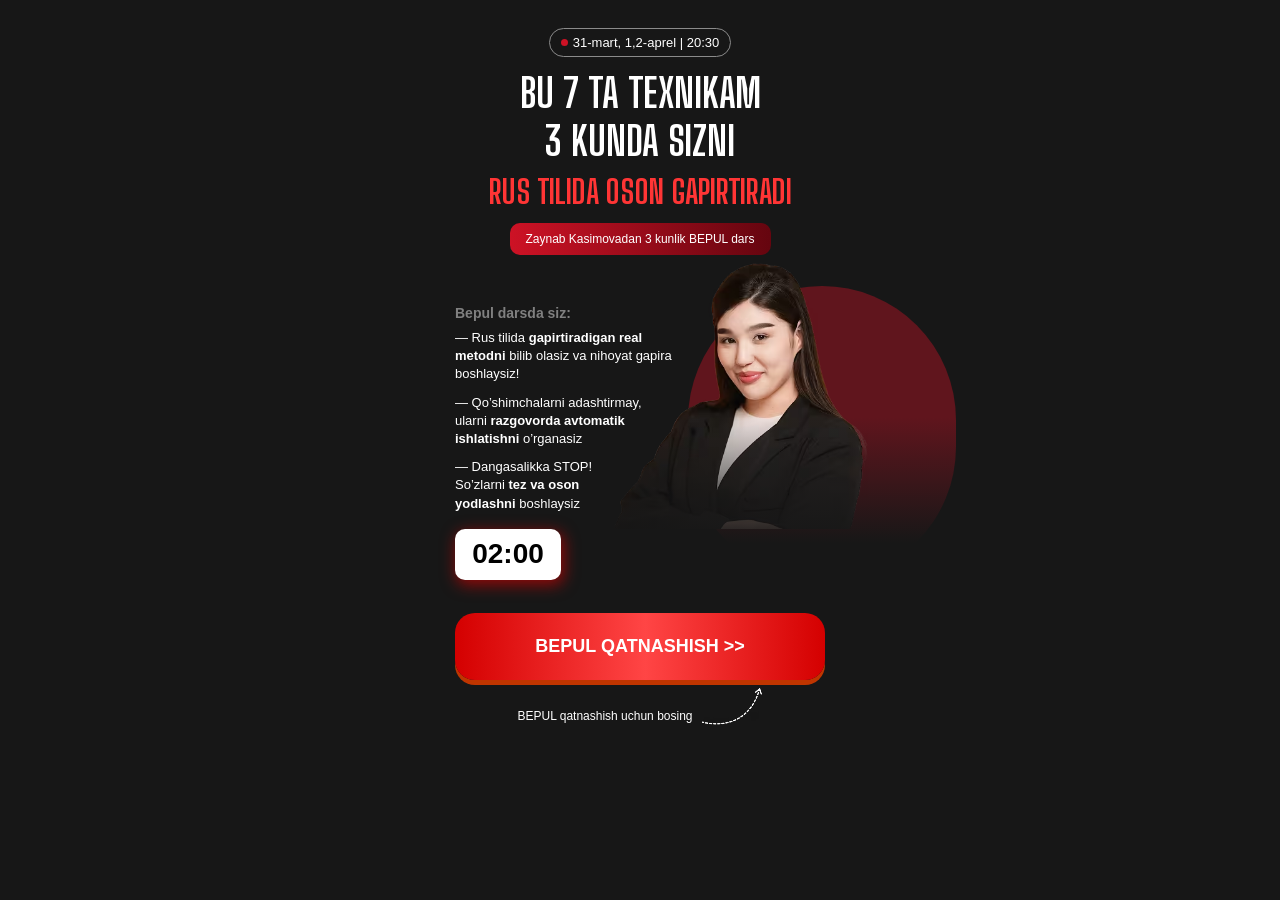
==== commit 989eb08d: "add" ====
--- a/a/index.html
+++ b/a/index.html
@@ -8,7 +8,7 @@
     <meta charset="UTF-8">
     <meta name="viewport" content="width=device-width, initial-scale=1.0">
     <title>31-mart, 1,2-aprel | 20:30</title>
-    <style>* {padding: 0;margin: 0;box-sizing: border-box }html, body {overflow-x: hidden }body {background: #171717;color: #fff;font-family: Poppins, sans-serif }.date {max-width: 390px;width: 100%;margin: 0 auto;padding-top: 28px;padding-bottom: 36px;}.date__head {text-align: center }.date__info {display: inline-flex;align-items: center;gap: 5px;padding: 6px 11px;border: 1px solid #8B8B8B;border-radius: 9999px;margin-bottom: 12px }.date__info-dot {width: 7px;height: 7px;background: #CD1225;border-radius: 9999px }.date__info-text {font-family: Montserrat, sans-serif;font-weight: 500;font-size: 13px }.date__title {font-family: "Big Shoulders Display", sans-serif;font-size: clamp(26px, 8vw, 40px);line-height: 120%;font-weight: 700;text-transform: uppercase;margin-bottom: 2px }.date__title span {font-size: clamp(25px, 7.7vw, 32px);color: #FF3535 }.date__heading {color: #FF3D3D;font-weight: 500;font-size: clamp(14px, 8vw, 18px);font-style: italic;text-align: center;margin-bottom: 7px;}.date__description_wrap {background: linear-gradient(90deg, #CD1225 0%, #65050F 100%);padding: 7px;max-width: 261px;width: 100%;border-radius: 10px;margin: 0 auto 48px;}.date__description-title {font-family: "SF Pro", sans-serif;font-weight: 600;font-size: 13px;line-height: 18px;text-align: center;}.date__description {font-family: "SF Pro", sans-serif;font-weight: 500;font-size: 12px;line-height: 18px }.date__body {position: relative;padding: 0 10px;}.date__content-title {font-family: Montserrat, sans-serif;font-weight: 700;font-size: 14px;line-height: 20px;color: #808080;margin-bottom: 6px;}.date__benefits-list {max-width: 220px;width: 100%;display: flex;flex-direction: column;gap: 10px;list-style: none;margin-bottom: 16px;position: relative;z-index: 1 }.date__benefit-item {font-family: Poppins, sans-serif;font-weight: 400;font-size: 13px;line-height: 140% }.date__benefit-item span {font-weight: 600;}.date__timer-row {background: #fff;border-radius: 10px;box-shadow: 2px 4px 15px 1px #E6000099;max-width: 106px;width: 100%;height: 51px;display: flex;align-items: center;justify-content: center;margin-bottom: 33px;position: relative;z-index: 11 }.date__timer {color: #000;font-weight: 700;font-size: 28px;line-height: 100% }.date__button {font-family: Montserrat, sans-serif;font-weight: 800;font-size: clamp(15px, 5vw, 18px);display: flex;align-items: center;justify-content: center;gap: 9px;cursor: pointer;padding: 23px 0;background: linear-gradient(90deg, #D40000 0%, #FF4545 51.44%, #D40000 100%);box-shadow: 0 5px 0 0 #BF3500;border-radius: 20px;width: 100%;border: 0;outline: 0;color: #fff;text-transform: uppercase;text-decoration: none;margin-bottom: 25px;position: relative;z-index: 1 }.date__cta {display: flex;align-items: center;justify-content: center;position: relative;z-index: 30 }.date__cta img {margin-top: -20px;margin-left: 8px }.date__cta-text {font-family: Montserrat, sans-serif;font-weight: 400;font-size: 12px;line-height: 23px }.date__speaker-container {position: absolute;right: -70px;top: -55px }.date__speaker-row {position: relative }.date__circle {background: #60151D;width: 268px;height: 295px;border-radius: 9999px;transform: translate(51px, 38px) }.date__speaker-image {position: absolute;top: 10px;max-width: 264px;width: 100%;height: auto;left: -28px;}.gradient__bottom {position: absolute;background: linear-gradient(0deg, #171717 50.48%, rgba(23, 23, 23, 0) 100%);width: 900px;height: 254px;left: 0;bottom: 157px;}.gift {display: flex;align-items: center;justify-content: center;gap: 14px;position: relative;z-index: 30;background: #090C13;border: 1px solid #FF3434;box-shadow: 0 0 20px 0 #BD0404B2;border-radius: 20px;max-width: 304px;width: 100%;padding: 7px 0;margin: 12px auto 0;}.gift__images {transform: rotate(10.02deg) }.gift__info-title {font-family: "Big Shoulders Display", sans-serif;font-weight: 700;font-size: 30px;line-height: 100%;text-transform: uppercase;color: #fff;margin-bottom: 4px;}.gift__info-text {font-family: Poppins, sans-serif;font-weight: 400;font-size: 12px;line-height: 130%;color: #fff;span {font-weight: 700;}}@media (max-width:375px) {.date__benefit-item {font-size: 12px }.date__benefits-list {max-width: 180px;}}</style>
+    <style>* {padding: 0;margin: 0;box-sizing: border-box }html, body {overflow-x: hidden }body {background: #171717;color: #fff;font-family: Poppins, sans-serif }.date {max-width: 390px;width: 100%;margin: 0 auto;padding-top: 28px;padding-bottom: 36px;}.date__head {text-align: center }.date__info {display: inline-flex;align-items: center;gap: 5px;padding: 6px 11px;border: 1px solid #8B8B8B;border-radius: 9999px;margin-bottom: 12px }.date__info-dot {width: 7px;height: 7px;background: #CD1225;border-radius: 9999px }.date__info-text {font-family: Montserrat, sans-serif;font-weight: 500;font-size: 13px }.date__title {font-family: "Big Shoulders Display", sans-serif;font-size: clamp(26px, 8vw, 40px);line-height: 120%;font-weight: 700;text-transform: uppercase;margin-bottom: 2px }.date__title span {font-size: clamp(25px, 7.7vw, 32px);color: #FF3535 }.date__heading {color: #FF3D3D;font-weight: 500;font-size: clamp(14px, 8vw, 18px);font-style: italic;text-align: center;margin-bottom: 7px;}.date__description_wrap {background: linear-gradient(90deg, #CD1225 0%, #65050F 100%);padding: 7px;max-width: 261px;width: 100%;border-radius: 10px;margin: 0 auto 48px;}.date__description-title {font-family: "SF Pro", sans-serif;font-weight: 600;font-size: 13px;line-height: 18px;text-align: center;}.date__description {font-family: "SF Pro", sans-serif;font-weight: 500;font-size: 12px;line-height: 18px }.date__body {position: relative;padding: 0 10px;}.date__content-title {font-family: Montserrat, sans-serif;font-weight: 700;font-size: 14px;line-height: 20px;color: #808080;margin-bottom: 6px;}.date__benefits-list {max-width: 220px;width: 100%;display: flex;flex-direction: column;gap: 10px;list-style: none;margin-bottom: 16px;position: relative;z-index: 1 }.date__benefit-item {font-family: Poppins, sans-serif;font-weight: 400;font-size: 13px;line-height: 140% }.date__benefit-item span {font-weight: 600;}.date__timer-row {background: #fff;border-radius: 10px;box-shadow: 2px 4px 15px 1px #E6000099;max-width: 106px;width: 100%;height: 51px;display: flex;align-items: center;justify-content: center;margin-bottom: 33px;position: relative;z-index: 11 }.date__timer {color: #000;font-weight: 700;font-size: 28px;line-height: 100% }.date__button {font-family: Montserrat, sans-serif;font-weight: 800;font-size: clamp(15px, 5vw, 18px);display: flex;align-items: center;justify-content: center;gap: 9px;cursor: pointer;padding: 23px 0;background: linear-gradient(90deg, #D40000 0%, #FF4545 51.44%, #D40000 100%);box-shadow: 0 5px 0 0 #BF3500;border-radius: 20px;width: 100%;border: 0;outline: 0;color: #fff;text-transform: uppercase;text-decoration: none;margin-bottom: 25px;position: relative;z-index: 1 }.date__cta {display: flex;align-items: center;justify-content: center;position: relative;z-index: 30 }.date__cta img {margin-top: -20px;margin-left: 8px }.date__cta-text {font-family: Montserrat, sans-serif;font-weight: 400;font-size: 12px;line-height: 23px }.date__speaker-container {position: absolute;right: -70px;top: -55px }.date__speaker-row {position: relative }.date__circle {background: #60151D;width: 268px;height: 295px;border-radius: 9999px;transform: translate(51px, 38px) }.date__speaker-image {position: absolute;top: 10px;max-width: 264px;width: 100%;height: auto;left: -28px;}.gradient__bottom {position: absolute;background: linear-gradient(0deg, #171717 50.48%, rgba(23, 23, 23, 0) 100%);width: 900px;height: 254px;left: 0;bottom: 57px;}.gift {display: flex;align-items: center;justify-content: center;gap: 14px;position: relative;z-index: 30;background: #090C13;border: 1px solid #FF3434;box-shadow: 0 0 20px 0 #BD0404B2;border-radius: 20px;max-width: 304px;width: 100%;padding: 7px 0;margin: 12px auto 0;}.gift__images {transform: rotate(10.02deg) }.gift__info-title {font-family: "Big Shoulders Display", sans-serif;font-weight: 700;font-size: 30px;line-height: 100%;text-transform: uppercase;color: #fff;margin-bottom: 4px;}.gift__info-text {font-family: Poppins, sans-serif;font-weight: 400;font-size: 12px;line-height: 130%;color: #fff;span {font-weight: 700;}}@media (max-width:375px) {.date__benefit-item {font-size: 12px }.date__benefits-list {max-width: 180px;}}</style>
     <link rel="stylesheet" href="./css/modal.css" media="print" onload="this.media='all'" />
     <noscript>
         <link rel="stylesheet" href="./css/modal.css" />
@@ -64,7 +64,7 @@
                         o’rganasiz
                     </li>
                     <li class="date__benefit-item">
-                        — Dangasalikka STOP! So’zlarni <span>tez va oson yodlashni</span> boshlaysiz
+                        — Dangasalikka STOP! <br> So’zlarni <span>tez va oson <br> yodlashni</span> boshlaysiz
                     </li>
                 </ul>
                 <div class="date__timer-row">
@@ -89,16 +89,6 @@
                 </div>
             </div>
             <div class="gradient__bottom"></div>
-
-            <div class="gift">
-                <img class="gift__images" src="./images/gift.avif" width="70" height="75" loading="lazy"
-                    decoding="async" alt="gift">
-
-                <div class="gift__info">
-                    <h3 class="gift__info-title">Qo’llanma-sovg’a</h3>
-                    <p class="gift__info-text">Rus tilida <span>20 dan ortiq vaziyatlarda</span> ishlatiladigan frazalar to’plami</p>
-                </div>
-            </div>
         </div>
     </div>
 
@@ -114,7 +104,7 @@
             </button>
             <div class="homeFormTop">
                 <h1 class="homeFormTopTitle">
-                    Ro'yxatdan o'tish uchun ma'lumotlaringizni kiriting!
+                    Bepul qatnashish uchun ma'lumotlaringizni kiriting!
                 </h1>
             </div>
             <form id="registrationForm" name="contact-form">
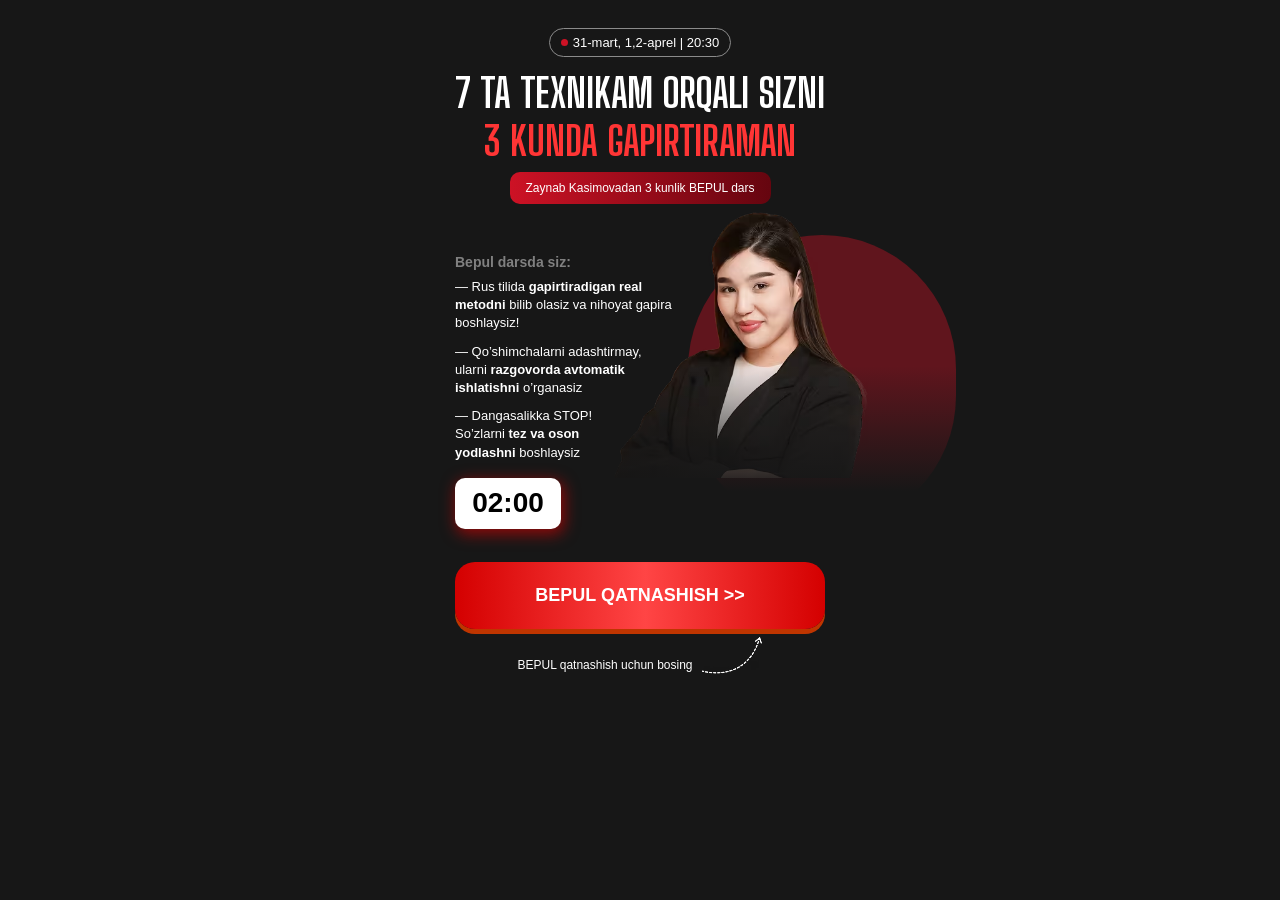
==== commit 47b6116e: "push" ====
--- a/a/index.html
+++ b/a/index.html
@@ -1,173 +1,174 @@
-<!DOCTYPE html>
-<html lang="uz">
-
-<head>
-    <!-- Instant PageView pixel — fires immediately, no JS needed -->
-    <img src="https://www.facebook.com/tr?id=1706828529764569&ev=PageView&noscript=1" width="1" height="1"
-        style="position:absolute;top:-1px;left:-1px" alt="" />
-    <meta charset="UTF-8">
-    <meta name="viewport" content="width=device-width, initial-scale=1.0">
-    <title>31-mart, 1,2-aprel | 20:30</title>
-    <style>* {padding: 0;margin: 0;box-sizing: border-box }html, body {overflow-x: hidden }body {background: #171717;color: #fff;font-family: Poppins, sans-serif }.date {max-width: 390px;width: 100%;margin: 0 auto;padding-top: 28px;padding-bottom: 36px;}.date__head {text-align: center }.date__info {display: inline-flex;align-items: center;gap: 5px;padding: 6px 11px;border: 1px solid #8B8B8B;border-radius: 9999px;margin-bottom: 12px }.date__info-dot {width: 7px;height: 7px;background: #CD1225;border-radius: 9999px }.date__info-text {font-family: Montserrat, sans-serif;font-weight: 500;font-size: 13px }.date__title {font-family: "Big Shoulders Display", sans-serif;font-size: clamp(26px, 8vw, 40px);line-height: 120%;font-weight: 700;text-transform: uppercase;margin-bottom: 2px }.date__title span {font-size: clamp(25px, 7.7vw, 32px);color: #FF3535 }.date__heading {color: #FF3D3D;font-weight: 500;font-size: clamp(14px, 8vw, 18px);font-style: italic;text-align: center;margin-bottom: 7px;}.date__description_wrap {background: linear-gradient(90deg, #CD1225 0%, #65050F 100%);padding: 7px;max-width: 261px;width: 100%;border-radius: 10px;margin: 0 auto 48px;}.date__description-title {font-family: "SF Pro", sans-serif;font-weight: 600;font-size: 13px;line-height: 18px;text-align: center;}.date__description {font-family: "SF Pro", sans-serif;font-weight: 500;font-size: 12px;line-height: 18px }.date__body {position: relative;padding: 0 10px;}.date__content-title {font-family: Montserrat, sans-serif;font-weight: 700;font-size: 14px;line-height: 20px;color: #808080;margin-bottom: 6px;}.date__benefits-list {max-width: 220px;width: 100%;display: flex;flex-direction: column;gap: 10px;list-style: none;margin-bottom: 16px;position: relative;z-index: 1 }.date__benefit-item {font-family: Poppins, sans-serif;font-weight: 400;font-size: 13px;line-height: 140% }.date__benefit-item span {font-weight: 600;}.date__timer-row {background: #fff;border-radius: 10px;box-shadow: 2px 4px 15px 1px #E6000099;max-width: 106px;width: 100%;height: 51px;display: flex;align-items: center;justify-content: center;margin-bottom: 33px;position: relative;z-index: 11 }.date__timer {color: #000;font-weight: 700;font-size: 28px;line-height: 100% }.date__button {font-family: Montserrat, sans-serif;font-weight: 800;font-size: clamp(15px, 5vw, 18px);display: flex;align-items: center;justify-content: center;gap: 9px;cursor: pointer;padding: 23px 0;background: linear-gradient(90deg, #D40000 0%, #FF4545 51.44%, #D40000 100%);box-shadow: 0 5px 0 0 #BF3500;border-radius: 20px;width: 100%;border: 0;outline: 0;color: #fff;text-transform: uppercase;text-decoration: none;margin-bottom: 25px;position: relative;z-index: 1 }.date__cta {display: flex;align-items: center;justify-content: center;position: relative;z-index: 30 }.date__cta img {margin-top: -20px;margin-left: 8px }.date__cta-text {font-family: Montserrat, sans-serif;font-weight: 400;font-size: 12px;line-height: 23px }.date__speaker-container {position: absolute;right: -70px;top: -55px }.date__speaker-row {position: relative }.date__circle {background: #60151D;width: 268px;height: 295px;border-radius: 9999px;transform: translate(51px, 38px) }.date__speaker-image {position: absolute;top: 10px;max-width: 264px;width: 100%;height: auto;left: -28px;}.gradient__bottom {position: absolute;background: linear-gradient(0deg, #171717 50.48%, rgba(23, 23, 23, 0) 100%);width: 900px;height: 254px;left: 0;bottom: 57px;}.gift {display: flex;align-items: center;justify-content: center;gap: 14px;position: relative;z-index: 30;background: #090C13;border: 1px solid #FF3434;box-shadow: 0 0 20px 0 #BD0404B2;border-radius: 20px;max-width: 304px;width: 100%;padding: 7px 0;margin: 12px auto 0;}.gift__images {transform: rotate(10.02deg) }.gift__info-title {font-family: "Big Shoulders Display", sans-serif;font-weight: 700;font-size: 30px;line-height: 100%;text-transform: uppercase;color: #fff;margin-bottom: 4px;}.gift__info-text {font-family: Poppins, sans-serif;font-weight: 400;font-size: 12px;line-height: 130%;color: #fff;span {font-weight: 700;}}@media (max-width:375px) {.date__benefit-item {font-size: 12px }.date__benefits-list {max-width: 180px;}}</style>
-    <link rel="stylesheet" href="./css/modal.css" media="print" onload="this.media='all'" />
-    <noscript>
-        <link rel="stylesheet" href="./css/modal.css" />
-    </noscript>
-        <link rel="preconnect" href="https://connect.facebook.net" />
-    <link rel="preconnect" href="https://www.facebook.com" />
-    <meta name="facebook-domain-verification" content="25ak68llwfgy3v9qy2nuqoq2vaekhg" />
-    <!-- Meta Pixel Code -->
-    <script>
-        !function (f, b, e, v, n, t, s) {
-            if (f.fbq) return; n = f.fbq = function () {
-                n.callMethod ?
-                    n.callMethod.apply(n, arguments) : n.queue.push(arguments)
-            };
-            if (!f._fbq) f._fbq = n; n.push = n; n.loaded = !0; n.version = '2.0';
-            n.queue = []; t = b.createElement(e); t.async = !0;
-            t.src = v; s = b.getElementsByTagName(e)[0];
-            s.parentNode.insertBefore(t, s)
-        }(window, document, 'script',
-            'https://connect.facebook.net/en_US/fbevents.js');
-        fbq('init', '1706828529764569');
-        fbq('track', 'PageView');
-    </script>
-    <noscript><img height="1" width="1" style="display:none"
-            src="https://www.facebook.com/tr?id=1706828529764569&ev=PageView&noscript=1" /></noscript>
-</head>
-
-<body>
-    <div class="date">
-        <div class="date__head">
-            <div class="date__info">
-                <div class="date__info-dot"></div>
-                <p class="date__info-text">31-mart, 1,2-aprel | 20:30</p>
-            </div>
-            <div class="date__title-wrapper">
-                <h2 class="date__title">Bu 7 ta texnikam <br> 3 kunda sizni <br> <span>rus tilida oson gapirtiradi</span></h2>
-                <p class="date__heading"></p>
-                <div class="date__description_wrap">
-                    <p class="date__description">Zaynab Kasimovadan 3 kunlik BEPUL dars</p>
-                </div>
-            </div>
-        </div>
-        <div class="date__body">
-            <div class="date__content">
-                <h3 class="date__content-title">Bepul darsda siz:</h3>
-                <ul class="date__benefits-list">
-                    <li class="date__benefit-item">
-                        — Rus tilida <span>gapirtiradigan real metodni</span> bilib olasiz va nihoyat gapira
-                        boshlaysiz!
-                    </li>
-                    <li class="date__benefit-item">
-                        — Qo’shimchalarni adashtirmay, ularni <span>razgovorda avtomatik ishlatishni</span>
-                        o’rganasiz
-                    </li>
-                    <li class="date__benefit-item">
-                        — Dangasalikka STOP! <br> So’zlarni <span>tez va oson <br> yodlashni</span> boshlaysiz
-                    </li>
-                </ul>
-                <div class="date__timer-row">
-                    <p class="date__timer" id="timer">02:00</p>
-                </div>
-                <div class="date__button-wrapper">
-                    <button class="date__button registerBtn">
-                        Bepul qatnashish >>
-                    </button>
-                </div>
-                <div class="date__cta registerBtn">
-                    <p class="date__cta-text">BEPUL qatnashish uchun bosing</p>
-                    <img src="./images/arrow.avif" alt="arrow" class="date__cta-arrow" loading="lazy" decoding="async"
-                        width="62" height="38">
-                </div>
-            </div>
-            <div class="date__speaker-container">
-                <div class="date__speaker-row">
-                    <div class="date__circle"></div>
-                    <img src="/images/speaker.avif" alt="speaker" class="date__speaker-image" loading="lazy"
-                        decoding="async" width="264" height="358">
-                </div>
-            </div>
-            <div class="gradient__bottom"></div>
-        </div>
-    </div>
-
-      <!-- Modal -->
-    <div id="registrationModal" class="homeModal" style="display: none">
-        <div class="homeModalOverlay"></div>
-        <div class="homeFormContainer">
-            <button class="closeButton" id="closeModalBtn">
-                <svg xmlns="http://www.w3.org/2000/svg" width="16" height="16" viewBox="0 0 12 12" fill="none">
-                    <path d="M1 11L11 1M1 1.00001L11 11" stroke="currentColor" stroke-width="1.5"
-                        stroke-linecap="round" />
-                </svg>
-            </button>
-            <div class="homeFormTop">
-                <h1 class="homeFormTopTitle">
-                    Bepul qatnashish uchun ma'lumotlaringizni kiriting!
-                </h1>
-            </div>
-            <form id="registrationForm" name="contact-form">
-                <!-- ISM -->
-                <div class="HomeFormRow">
-                    <label class="HomeFormRowLabel" for="name">Ismingiz:</label>
-                    <input class="HomeFormRowInput" type="text" id="name" name="name" placeholder="Ismingizni kiriting"
-                        autocomplete="name" />
-                    <p class="homeFormErrorText" id="nameError" style="display: none">
-                        ❌ Ismingizni kiriting!
-                    </p>
-                </div>
-
-                <!-- TELEFON -->
-                <div class="HomeFormRow">
-                    <label class="HomeFormRowLabel" for="phone">Telefon raqamingiz:</label>
-
-                    <div class="phone-input-container">
-                        <!-- LEFT: country -->
-                        <button type="button" class="selected-country" id="selectedCountry">
-                            <span class="selected-flag" id="selectedCountryFlag">🇺🇿</span>
-
-                            <svg id="dropdownIcon" xmlns="http://www.w3.org/2000/svg" width="16" height="16"
-                                viewBox="0 0 24 24" fill="none" stroke="currentColor" stroke-width="2"
-                                stroke-linecap="round" stroke-linejoin="round">
-                                <polyline points="6 9 12 15 18 9"></polyline>
-                            </svg>
-                            <span class="selected-code" id="selectedCountryCodeText">+998</span>
-                        </button>
-
-                        <!-- dropdown -->
-                        <div class="country-dropdown" id="countryDropdown" style="display:none"></div>
-
-                        <!-- RIGHT: phone input (number span inside) -->
-                        <div class="phone-field">
-                            <input class="HomeFormRowInput phone-input" type="tel" id="phone" name="phone"
-                                inputmode="numeric" placeholder="88 888 88 88" autocomplete="tel"
-                                style="border: none; background-color: transparent;padding-left: 5px;" />
-                        </div>
-                    </div>
-
-                    <p class="homeFormErrorText" id="phoneError" style="display:none">
-                        ❌ Telefon raqam mos emas!
-                    </p>
-                </div>
-
-
-                <button type="submit" class="HomeFormBtn" id="submitBtn">
-                    DAVOM ETISH
-                </button>
-            </form>
-
-        </div>
-    </div>
-    <script defer src="./js/phoneFormatter.js"></script>
-    <script defer src="./js/app.js"></script>
-    <script type="text/javascript">
-        (function (c, l, a, r, i, t, y) {
-            c[a] = c[a] || function () { (c[a].q = c[a].q || []).push(arguments) };
-            t = l.createElement(r); t.async = 1; t.src = "https://www.clarity.ms/tag/" + i;
-            y = l.getElementsByTagName(r)[0]; y.parentNode.insertBefore(t, y);
-        })(window, document, "clarity", "script", "w1c689zrz3");
-    </script>
-</body>
-
+<!DOCTYPE html>
+<html lang="uz">
+
+<head>
+    <!-- Instant PageView pixel — fires immediately, no JS needed -->
+    <img src="https://www.facebook.com/tr?id=1706828529764569&ev=PageView&noscript=1" width="1" height="1"
+        style="position:absolute;top:-1px;left:-1px" alt="" />
+    <meta charset="UTF-8">
+    <meta name="viewport" content="width=device-width, initial-scale=1.0">
+    <title>31-mart, 1,2-aprel | 20:30</title>
+    <style>* {padding: 0;margin: 0;box-sizing: border-box }html, body {overflow-x: hidden }body {background: #171717;color: #fff;font-family: Poppins, sans-serif }.date {max-width: 390px;width: 100%;margin: 0 auto;padding-top: 28px;padding-bottom: 36px;}.date__head {text-align: center }.date__info {display: inline-flex;align-items: center;gap: 5px;padding: 6px 11px;border: 1px solid #8B8B8B;border-radius: 9999px;margin-bottom: 12px }.date__info-dot {width: 7px;height: 7px;background: #CD1225;border-radius: 9999px }.date__info-text {font-family: Montserrat, sans-serif;font-weight: 500;font-size: 13px }.date__title {font-family: "Big Shoulders Display", sans-serif;font-size: clamp(33px, 10vw, 40px);line-height: 120%;font-weight: 700;text-transform: uppercase;margin-bottom: 2px }.date__title span {color: #FF3535 }.date__heading {color: #FF3D3D;font-weight: 500;font-size: clamp(14px, 8vw, 18px);font-style: italic;text-align: center;margin-bottom: 7px;}.date__description_wrap {background: linear-gradient(90deg, #CD1225 0%, #65050F 100%);padding: 7px;max-width: 261px;width: 100%;border-radius: 10px;margin: 0 auto 48px;}.date__description-title {font-family: "SF Pro", sans-serif;font-weight: 600;font-size: 13px;line-height: 18px;text-align: center;}.date__description {font-family: "SF Pro", sans-serif;font-weight: 500;font-size: 12px;line-height: 18px }.date__body {position: relative;padding: 0 10px;}.date__content-title {font-family: Montserrat, sans-serif;font-weight: 700;font-size: 14px;line-height: 20px;color: #808080;margin-bottom: 6px;}.date__benefits-list {max-width: 220px;width: 100%;display: flex;flex-direction: column;gap: 10px;list-style: none;margin-bottom: 16px;position: relative;z-index: 1 }.date__benefit-item {font-family: Poppins, sans-serif;font-weight: 400;font-size: 13px;line-height: 140% }.date__benefit-item span {font-weight: 600;}.date__timer-row {background: #fff;border-radius: 10px;box-shadow: 2px 4px 15px 1px #E6000099;max-width: 106px;width: 100%;height: 51px;display: flex;align-items: center;justify-content: center;margin-bottom: 33px;position: relative;z-index: 11 }.date__timer {color: #000;font-weight: 700;font-size: 28px;line-height: 100% }.date__button {font-family: Montserrat, sans-serif;font-weight: 800;font-size: clamp(15px, 5vw, 18px);display: flex;align-items: center;justify-content: center;gap: 9px;cursor: pointer;padding: 23px 0;background: linear-gradient(90deg, #D40000 0%, #FF4545 51.44%, #D40000 100%);box-shadow: 0 5px 0 0 #BF3500;border-radius: 20px;width: 100%;border: 0;outline: 0;color: #fff;text-transform: uppercase;text-decoration: none;margin-bottom: 25px;position: relative;z-index: 1 }.date__cta {display: flex;align-items: center;justify-content: center;position: relative;z-index: 30 }.date__cta img {margin-top: -20px;margin-left: 8px }.date__cta-text {font-family: Montserrat, sans-serif;font-weight: 400;font-size: 12px;line-height: 23px }.date__speaker-container {position: absolute;right: -70px;top: -55px }.date__speaker-row {position: relative }.date__circle {background: #60151D;width: 268px;height: 295px;border-radius: 9999px;transform: translate(51px, 38px) }.date__speaker-image {position: absolute;top: 10px;max-width: 264px;width: 100%;height: auto;left: -28px;}.gradient__bottom {position: absolute;background: linear-gradient(0deg, #171717 50.48%, rgba(23, 23, 23, 0) 100%);width: 900px;height: 254px;left: 0;bottom: 57px;}.gift {display: flex;align-items: center;justify-content: center;gap: 14px;position: relative;z-index: 30;background: #090C13;border: 1px solid #FF3434;box-shadow: 0 0 20px 0 #BD0404B2;border-radius: 20px;max-width: 304px;width: 100%;padding: 7px 0;margin: 12px auto 0;}.gift__images {transform: rotate(10.02deg) }.gift__info-title {font-family: "Big Shoulders Display", sans-serif;font-weight: 700;font-size: 30px;line-height: 100%;text-transform: uppercase;color: #fff;margin-bottom: 4px;}.gift__info-text {font-family: Poppins, sans-serif;font-weight: 400;font-size: 12px;line-height: 130%;color: #fff;span {font-weight: 700;}}@media (max-width:375px) {.date__benefit-item {font-size: 12px }.date__benefits-list {max-width: 180px;}}</style>
+    <link rel="stylesheet" href="../css/modal.css" media="print" onload="this.media='all'" />
+    <noscript>
+        <link rel="stylesheet" href="../css/modal.css" />
+    </noscript>
+    <link rel="preconnect" href="https://www.facebook.com" />
+    <meta name="facebook-domain-verification" content="25ak68llwfgy3v9qy2nuqoq2vaekhg" />
+    <!-- Meta Pixel Code -->
+    <script>
+        !function (f, b, e, v, n, t, s) {
+            if (f.fbq) return; n = f.fbq = function () {
+                n.callMethod ?
+                    n.callMethod.apply(n, arguments) : n.queue.push(arguments)
+            };
+            if (!f._fbq) f._fbq = n; n.push = n; n.loaded = !0; n.version = '2.0';
+            n.queue = []; t = b.createElement(e); t.async = !0;
+            t.src = v; s = b.getElementsByTagName(e)[0];
+            s.parentNode.insertBefore(t, s)
+        }(window, document, 'script',
+            'https://connect.facebook.net/en_US/fbevents.js');
+        fbq('init', '1706828529764569');
+        fbq('track', 'PageView');
+    </script>
+    <noscript><img height="1" width="1" style="display:none"
+            src="https://www.facebook.com/tr?id=1706828529764569&ev=PageView&noscript=1" /></noscript>
+</head>
+
+<body>
+    <div class="date">
+        <div class="date__head">
+            <div class="date__info">
+                <div class="date__info-dot"></div>
+                <p class="date__info-text">31-mart, 1,2-aprel | 20:30</p>
+            </div>
+            <div class="date__title-wrapper">
+                <h2 class="date__title">
+                    7 ta texnikam orqali sizni <br> <span>3 kunda gapirtiraman</span>
+                </h2>
+                <p class="date__heading"></p>
+                <div class="date__description_wrap">
+                    <p class="date__description">Zaynab Kasimovadan 3 kunlik BEPUL dars</p>
+                </div>
+            </div>
+        </div>
+        <div class="date__body">
+            <div class="date__content">
+                <h3 class="date__content-title">Bepul darsda siz:</h3>
+                <ul class="date__benefits-list">
+                    <li class="date__benefit-item">
+                        — Rus tilida <span>gapirtiradigan real metodni</span> bilib olasiz va nihoyat gapira
+                        boshlaysiz!
+                    </li>
+                    <li class="date__benefit-item">
+                        — Qo’shimchalarni adashtirmay, ularni <span>razgovorda avtomatik ishlatishni</span>
+                        o’rganasiz
+                    </li>
+                    <li class="date__benefit-item">
+                        — Dangasalikka STOP! <br> So’zlarni <span>tez va oson <br> yodlashni</span> boshlaysiz
+                    </li>
+                </ul>
+                <div class="date__timer-row">
+                    <p class="date__timer" id="timer">02:00</p>
+                </div>
+                <div class="date__button-wrapper">
+                    <button class="date__button webinar-cta">
+                        Bepul qatnashish >>
+                    </button>
+                </div>
+                <div class="date__cta webinar-cta">
+                    <p class="date__cta-text">BEPUL qatnashish uchun bosing</p>
+                    <img src="../images/arrow.avif" alt="arrow" class="date__cta-arrow" loading="lazy" decoding="async"
+                        width="62" height="38">
+                </div>
+            </div>
+            <div class="date__speaker-container">
+                <div class="date__speaker-row">
+                    <div class="date__circle"></div>
+                    <img src="/images/speaker.avif" alt="speaker" class="date__speaker-image" loading="lazy"
+                        decoding="async" width="264" height="358">
+                </div>
+            </div>
+            <div class="gradient__bottom"></div>
+        </div>
+    </div>
+
+      <!-- Modal -->
+    <div id="registrationModal" class="homeModal" style="display: none">
+        <div class="homeModalOverlay"></div>
+        <div class="homeFormContainer">
+            <button class="closeButton" id="closeModalBtn">
+                <svg xmlns="http://www.w3.org/2000/svg" width="16" height="16" viewBox="0 0 12 12" fill="none">
+                    <path d="M1 11L11 1M1 1.00001L11 11" stroke="currentColor" stroke-width="1.5"
+                        stroke-linecap="round" />
+                </svg>
+            </button>
+            <div class="homeFormTop">
+                <h1 class="homeFormTopTitle">
+                    Bepul qatnashish uchun ma'lumotlaringizni kiriting!
+                </h1>
+            </div>
+            <form id="registrationForm" name="contact-form">
+                <!-- ISM -->
+                <div class="HomeFormRow">
+                    <label class="HomeFormRowLabel" for="name">Ismingiz:</label>
+                    <input class="HomeFormRowInput" type="text" id="name" name="name" placeholder="Ismingizni kiriting"
+                        autocomplete="name" />
+                    <p class="homeFormErrorText" id="nameError" style="display: none">
+                        ❌ Ismingizni kiriting!
+                    </p>
+                </div>
+
+                <!-- TELEFON -->
+                <div class="HomeFormRow">
+                    <label class="HomeFormRowLabel" for="phone">Telefon raqamingiz:</label>
+
+                    <div class="phone-input-container">
+                        <!-- LEFT: country -->
+                        <button type="button" class="selected-country" id="selectedCountry">
+                            <span class="selected-flag" id="selectedCountryFlag">🇺🇿</span>
+
+                            <svg id="dropdownIcon" xmlns="http://www.w3.org/2000/svg" width="16" height="16"
+                                viewBox="0 0 24 24" fill="none" stroke="currentColor" stroke-width="2"
+                                stroke-linecap="round" stroke-linejoin="round">
+                                <polyline points="6 9 12 15 18 9"></polyline>
+                            </svg>
+                            <span class="selected-code" id="selectedCountryCodeText">+998</span>
+                        </button>
+
+                        <!-- dropdown -->
+                        <div class="country-dropdown" id="countryDropdown" style="display:none"></div>
+
+                        <!-- RIGHT: phone input (number span inside) -->
+                        <div class="phone-field">
+                            <input class="HomeFormRowInput phone-input" type="tel" id="phone" name="phone"
+                                inputmode="numeric" placeholder="88 888 88 88" autocomplete="tel"
+                                style="border: none; background-color: transparent;padding-left: 5px;" />
+                        </div>
+                    </div>
+
+                    <p class="homeFormErrorText" id="phoneError" style="display:none">
+                        ❌ Telefon raqam mos emas!
+                    </p>
+                </div>
+
+
+                <button type="submit" class="HomeFormBtn" id="submitBtn">
+                    DAVOM ETISH
+                </button>
+            </form>
+
+        </div>
+    </div>
+    <script defer src="/js/phoneFormatter.js"></script>
+    <script defer src="/js/app.js"></script>
+    <script type="text/javascript">
+        (function (c, l, a, r, i, t, y) {
+            c[a] = c[a] || function () { (c[a].q = c[a].q || []).push(arguments) };
+            t = l.createElement(r); t.async = 1; t.src = "https://www.clarity.ms/tag/" + i;
+            y = l.getElementsByTagName(r)[0]; y.parentNode.insertBefore(t, y);
+        })(window, document, "clarity", "script", "w1c689zrz3");
+    </script>
+</body>
+
 </html>
--- a/css/modal.css
+++ b/css/modal.css
@@ -0,0 +1 @@
+@font-face { font-family: 'Big Shoulders Display'; src: url(../font/BigShouldersDisplay-Bold-subset-AZ-09-punct.woff2); font-weight: 700; font-display: swap; } @font-face { font-family: 'Bebas Neue'; src: url(../font/BebasNeue-Regular.subset-AZa-z-0-9-punct-percent.woff2); font-display: swap; } .homeModal, .homeModalOverlay { position: fixed; top: 0; height: 100vh; width: 100%; left: 0; } .homeModal { z-index: 30; justify-content: center; align-items: center; display: flex; } .homeModalOverlay { background-color: rgba(0, 0, 0, 0.3); backdrop-filter: blur(5px); } .homeFormContainer { position: relative; z-index: 30; background-color: #fff; color: #000; border-radius: 8px; padding: 20px 40px 40px; width: 100%; max-width: 520px; box-shadow: 0 4px 12px rgba(0, 0, 0, 0.1); margin: 0 20px; position: fixed; top: 50%; left: 50%; transform: translate(-50%, -50%); } .homeFormTop { display: flex; justify-content: space-between; } .homeFormTopTitle { font-family: Inter, sans-serif; font-size: clamp(21px, 6.6vw, 24px); margin: 0 0 20px; color: #000; font-weight: 600; text-align: center; margin-left: auto; margin-right: auto; } .closeButton { background: 0 0; border: none; cursor: pointer; padding: 4px; justify-content: center; align-items: center; display: flex; position: absolute; top: 20px; right: 20px; color: #000; } .homeFormErrorText { color: #e53e3e; margin-bottom: 12px; font-size: 14px; font-family: system-ui, -apple-system, BlinkMacSystemFont, "Segoe UI", sans-serif; padding-top: 5px; padding-bottom: 5px; } .HomeFormRowInput, .HomeFormRowLabel { font-family: system-ui, -apple-system, BlinkMacSystemFont, "Segoe UI", sans-serif; font-size: 18px; } .HomeFormRow { margin-bottom: 20px; } .HomeFormRowLabel { display: block; margin-bottom: 6px; color: #000; } .HomeFormRowInput { width: 100%; padding: 10px 16px; border: 1px solid #c9c9c9; min-height: 48px; background-color: #f3f7f8; border-radius: 6px; font-weight: 400; outline: 0; height: 50px; transition: border-color 0.2s; } .HomeFormRowInput:focus { border-color: #D40000; } .HomeFormRowInput::placeholder { color: #aaa; } .HomeFormBtn { font-family: sans-serif; height: 60px; width: 100%; cursor: pointer; border-radius: 10px; background: linear-gradient(90deg, #D40000 0%, #FF4545 51.44%, #D40000 100%); transition: 0.3s; font-weight: 700; font-size: 28px; color: white; text-transform: uppercase; border: none; position: relative; display: flex; align-items: center; justify-content: center; } .phone-input-container { display: flex; align-items: center; position: relative; border: 1px solid #c9c9c9; background-color: transparent; border-radius: 6px; } .phone-input-container:focus { border-color: #e71f1f; } .selected-code { display: flex; margin-left: 10px; } .country-selector { position: relative; margin-right: 10px; } .selected-country { color: #000; display: flex; align-items: center; padding: 10px; padding-right: 0; border-radius: 6px; cursor: pointer; min-height: 50px; font-family: sans-serif !important; font-size: 18px; font-weight: 400 !important; min-width: max-content; border: none; background-color: transparent; } .country-dropdown { position: absolute; top: 110%; left: 0; width: 100%; background-color: #fff; border: 1px solid #c9c9c9; border-radius: 6px; box-shadow: 0 4px 12px rgba(0, 0, 0, 0.1); z-index: 40; max-height: 200px; overflow-y: auto; font-family: sans-serif !important; font-weight: 400 !important; } .country-option { display: flex; justify-content: space-between; align-items: center; padding: 10px; cursor: pointer; font-family: sans-serif; font-weight: 400 !important; } .country-option:hover { background-color: #f3f7f8; } .country-option.selected { background-color: #e6f0fa; } @media screen and (max-width: 768px) { .homeFormContainer { max-width: 100%; padding: 80px 20px 20px; margin: 0; border-radius: 6px; height: 100vh; } .homeFormTopTitle { text-align: center; max-width: 408px; margin-left: auto; margin-right: auto; font-weight: 700; margin-bottom: 15px; } .homeFormTop { flex-direction: column; align-items: flex-start; } .closeButton { width: 100%; height: 50px; background-color: #000; color: #fff; padding-right: 20px; top: 0; left: 0; justify-content: end; } .homeFormErrorText { font-size: 12px; margin-bottom: 8px; } .HomeFormRowLabel { margin-bottom: 6px; } .HomeFormRowInput { padding: 0 12px; min-height: 40px; background-color: transparent; } .HomeFormRowInput::placeholder { color: #a3a3a3; } .HomeFormBtn { font-size: 18px; font-weight: 700; margin-top: 24px; } } @media screen and (max-width: 480px) { .homeFormContainer { max-width: 100%; padding: 80px 20px 20px; margin: 0; border-radius: 6px; height: 100vh; } .homeFormTopTitle { text-align: center; margin: 0 auto 15px; } .homeFormErrorText { font-size: 12px; margin-bottom: 8px; } .HomeFormRowLabel { margin-bottom: 6px; } .HomeFormRowInput { padding: 0 12px; min-height: 40px; background-color: transparent; border-radius: 10px; } .HomeFormRowInput::placeholder { color: #a3a3a3; } .HomeFormBtn { font-size: 16px; padding: 10px 0; margin-top: 24px; height: 50px; } }
--- a/css/modal.css
+++ b/css/modal.css
@@ -0,0 +1 @@
+@font-face { font-family: 'Big Shoulders Display'; src: url(../font/BigShouldersDisplay-Bold-subset-AZ-09-punct.woff2); font-weight: 700; font-display: swap; } @font-face { font-family: 'Bebas Neue'; src: url(../font/BebasNeue-Regular.subset-AZa-z-0-9-punct-percent.woff2); font-display: swap; } .homeModal, .homeModalOverlay { position: fixed; top: 0; height: 100vh; width: 100%; left: 0; } .homeModal { z-index: 30; justify-content: center; align-items: center; display: flex; } .homeModalOverlay { background-color: rgba(0, 0, 0, 0.3); backdrop-filter: blur(5px); } .homeFormContainer { position: relative; z-index: 30; background-color: #fff; color: #000; border-radius: 8px; padding: 20px 40px 40px; width: 100%; max-width: 520px; box-shadow: 0 4px 12px rgba(0, 0, 0, 0.1); margin: 0 20px; position: fixed; top: 50%; left: 50%; transform: translate(-50%, -50%); } .homeFormTop { display: flex; justify-content: space-between; } .homeFormTopTitle { font-family: Inter, sans-serif; font-size: clamp(21px, 6.6vw, 24px); margin: 0 0 20px; color: #000; font-weight: 600; text-align: center; margin-left: auto; margin-right: auto; } .closeButton { background: 0 0; border: none; cursor: pointer; padding: 4px; justify-content: center; align-items: center; display: flex; position: absolute; top: 20px; right: 20px; color: #000; } .homeFormErrorText { color: #e53e3e; margin-bottom: 12px; font-size: 14px; font-family: system-ui, -apple-system, BlinkMacSystemFont, "Segoe UI", sans-serif; padding-top: 5px; padding-bottom: 5px; } .HomeFormRowInput, .HomeFormRowLabel { font-family: system-ui, -apple-system, BlinkMacSystemFont, "Segoe UI", sans-serif; font-size: 18px; } .HomeFormRow { margin-bottom: 20px; } .HomeFormRowLabel { display: block; margin-bottom: 6px; color: #000; } .HomeFormRowInput { width: 100%; padding: 10px 16px; border: 1px solid #c9c9c9; min-height: 48px; background-color: #f3f7f8; border-radius: 6px; font-weight: 400; outline: 0; height: 50px; transition: border-color 0.2s; } .HomeFormRowInput:focus { border-color: #D40000; } .HomeFormRowInput::placeholder { color: #aaa; } .HomeFormBtn { font-family: sans-serif; height: 60px; width: 100%; cursor: pointer; border-radius: 10px; background: linear-gradient(90deg, #D40000 0%, #FF4545 51.44%, #D40000 100%); transition: 0.3s; font-weight: 700; font-size: 28px; color: white; text-transform: uppercase; border: none; position: relative; display: flex; align-items: center; justify-content: center; } .phone-input-container { display: flex; align-items: center; position: relative; border: 1px solid #c9c9c9; background-color: transparent; border-radius: 6px; } .phone-input-container:focus { border-color: #e71f1f; } .selected-code { display: flex; margin-left: 10px; } .country-selector { position: relative; margin-right: 10px; } .selected-country { color: #000; display: flex; align-items: center; padding: 10px; padding-right: 0; border-radius: 6px; cursor: pointer; min-height: 50px; font-family: sans-serif !important; font-size: 18px; font-weight: 400 !important; min-width: max-content; border: none; background-color: transparent; } .country-dropdown { position: absolute; top: 110%; left: 0; width: 100%; background-color: #fff; border: 1px solid #c9c9c9; border-radius: 6px; box-shadow: 0 4px 12px rgba(0, 0, 0, 0.1); z-index: 40; max-height: 200px; overflow-y: auto; font-family: sans-serif !important; font-weight: 400 !important; } .country-option { display: flex; justify-content: space-between; align-items: center; padding: 10px; cursor: pointer; font-family: sans-serif; font-weight: 400 !important; } .country-option:hover { background-color: #f3f7f8; } .country-option.selected { background-color: #e6f0fa; } @media screen and (max-width: 768px) { .homeFormContainer { max-width: 100%; padding: 80px 20px 20px; margin: 0; border-radius: 6px; height: 100vh; } .homeFormTopTitle { text-align: center; max-width: 408px; margin-left: auto; margin-right: auto; font-weight: 700; margin-bottom: 15px; } .homeFormTop { flex-direction: column; align-items: flex-start; } .closeButton { width: 100%; height: 50px; background-color: #000; color: #fff; padding-right: 20px; top: 0; left: 0; justify-content: end; } .homeFormErrorText { font-size: 12px; margin-bottom: 8px; } .HomeFormRowLabel { margin-bottom: 6px; } .HomeFormRowInput { padding: 0 12px; min-height: 40px; background-color: transparent; } .HomeFormRowInput::placeholder { color: #a3a3a3; } .HomeFormBtn { font-size: 18px; font-weight: 700; margin-top: 24px; } } @media screen and (max-width: 480px) { .homeFormContainer { max-width: 100%; padding: 80px 20px 20px; margin: 0; border-radius: 6px; height: 100vh; } .homeFormTopTitle { text-align: center; margin: 0 auto 15px; } .homeFormErrorText { font-size: 12px; margin-bottom: 8px; } .HomeFormRowLabel { margin-bottom: 6px; } .HomeFormRowInput { padding: 0 12px; min-height: 40px; background-color: transparent; border-radius: 10px; } .HomeFormRowInput::placeholder { color: #a3a3a3; } .HomeFormBtn { font-size: 16px; padding: 10px 0; margin-top: 24px; height: 50px; } }
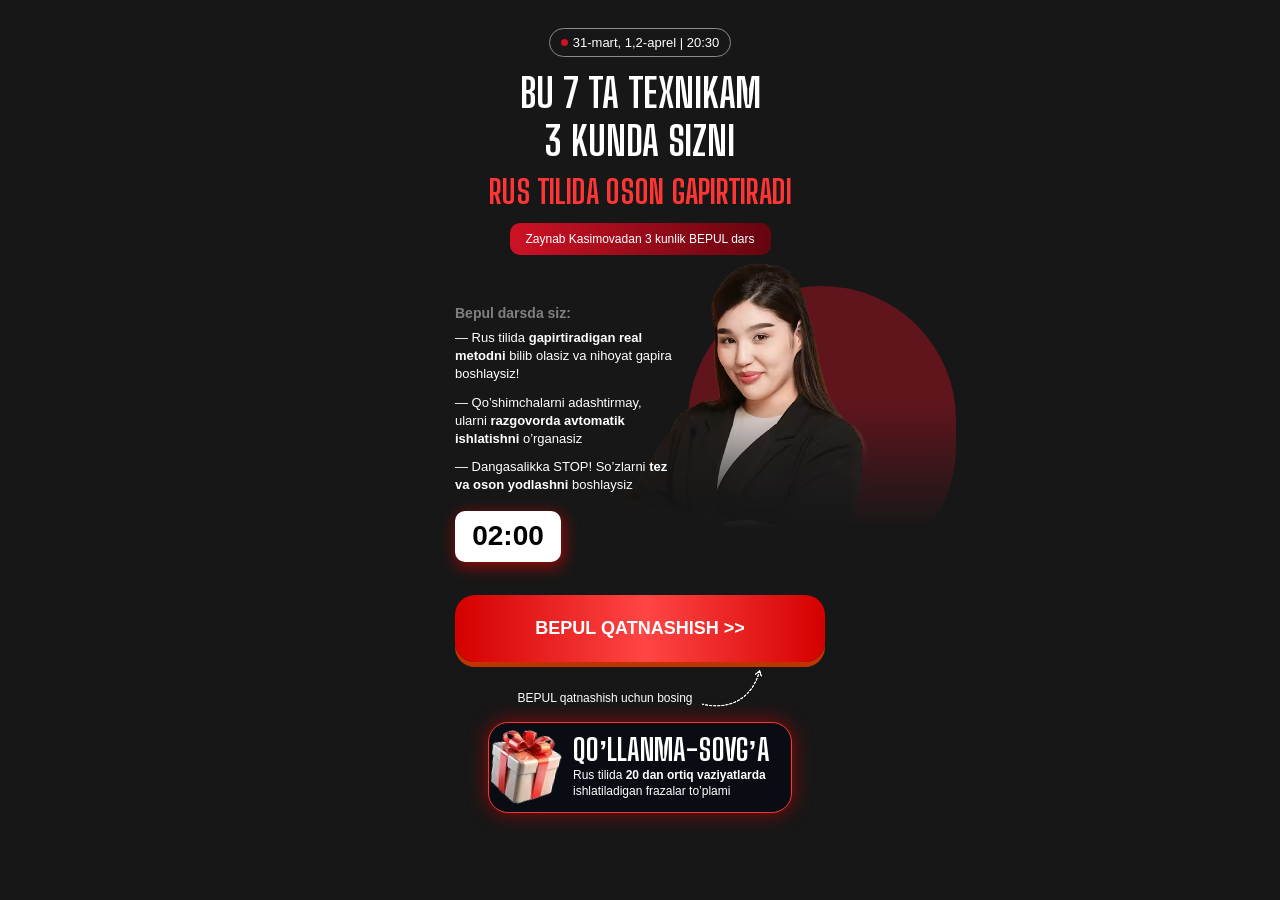
==== commit 8547e9ff: "Add files via upload" ====
--- a/a/index.html
+++ b/a/index.html
@@ -1,174 +1,183 @@
-<!DOCTYPE html>
-<html lang="uz">
-
-<head>
-    <!-- Instant PageView pixel — fires immediately, no JS needed -->
-    <img src="https://www.facebook.com/tr?id=1706828529764569&ev=PageView&noscript=1" width="1" height="1"
-        style="position:absolute;top:-1px;left:-1px" alt="" />
-    <meta charset="UTF-8">
-    <meta name="viewport" content="width=device-width, initial-scale=1.0">
-    <title>31-mart, 1,2-aprel | 20:30</title>
-    <style>* {padding: 0;margin: 0;box-sizing: border-box }html, body {overflow-x: hidden }body {background: #171717;color: #fff;font-family: Poppins, sans-serif }.date {max-width: 390px;width: 100%;margin: 0 auto;padding-top: 28px;padding-bottom: 36px;}.date__head {text-align: center }.date__info {display: inline-flex;align-items: center;gap: 5px;padding: 6px 11px;border: 1px solid #8B8B8B;border-radius: 9999px;margin-bottom: 12px }.date__info-dot {width: 7px;height: 7px;background: #CD1225;border-radius: 9999px }.date__info-text {font-family: Montserrat, sans-serif;font-weight: 500;font-size: 13px }.date__title {font-family: "Big Shoulders Display", sans-serif;font-size: clamp(33px, 10vw, 40px);line-height: 120%;font-weight: 700;text-transform: uppercase;margin-bottom: 2px }.date__title span {color: #FF3535 }.date__heading {color: #FF3D3D;font-weight: 500;font-size: clamp(14px, 8vw, 18px);font-style: italic;text-align: center;margin-bottom: 7px;}.date__description_wrap {background: linear-gradient(90deg, #CD1225 0%, #65050F 100%);padding: 7px;max-width: 261px;width: 100%;border-radius: 10px;margin: 0 auto 48px;}.date__description-title {font-family: "SF Pro", sans-serif;font-weight: 600;font-size: 13px;line-height: 18px;text-align: center;}.date__description {font-family: "SF Pro", sans-serif;font-weight: 500;font-size: 12px;line-height: 18px }.date__body {position: relative;padding: 0 10px;}.date__content-title {font-family: Montserrat, sans-serif;font-weight: 700;font-size: 14px;line-height: 20px;color: #808080;margin-bottom: 6px;}.date__benefits-list {max-width: 220px;width: 100%;display: flex;flex-direction: column;gap: 10px;list-style: none;margin-bottom: 16px;position: relative;z-index: 1 }.date__benefit-item {font-family: Poppins, sans-serif;font-weight: 400;font-size: 13px;line-height: 140% }.date__benefit-item span {font-weight: 600;}.date__timer-row {background: #fff;border-radius: 10px;box-shadow: 2px 4px 15px 1px #E6000099;max-width: 106px;width: 100%;height: 51px;display: flex;align-items: center;justify-content: center;margin-bottom: 33px;position: relative;z-index: 11 }.date__timer {color: #000;font-weight: 700;font-size: 28px;line-height: 100% }.date__button {font-family: Montserrat, sans-serif;font-weight: 800;font-size: clamp(15px, 5vw, 18px);display: flex;align-items: center;justify-content: center;gap: 9px;cursor: pointer;padding: 23px 0;background: linear-gradient(90deg, #D40000 0%, #FF4545 51.44%, #D40000 100%);box-shadow: 0 5px 0 0 #BF3500;border-radius: 20px;width: 100%;border: 0;outline: 0;color: #fff;text-transform: uppercase;text-decoration: none;margin-bottom: 25px;position: relative;z-index: 1 }.date__cta {display: flex;align-items: center;justify-content: center;position: relative;z-index: 30 }.date__cta img {margin-top: -20px;margin-left: 8px }.date__cta-text {font-family: Montserrat, sans-serif;font-weight: 400;font-size: 12px;line-height: 23px }.date__speaker-container {position: absolute;right: -70px;top: -55px }.date__speaker-row {position: relative }.date__circle {background: #60151D;width: 268px;height: 295px;border-radius: 9999px;transform: translate(51px, 38px) }.date__speaker-image {position: absolute;top: 10px;max-width: 264px;width: 100%;height: auto;left: -28px;}.gradient__bottom {position: absolute;background: linear-gradient(0deg, #171717 50.48%, rgba(23, 23, 23, 0) 100%);width: 900px;height: 254px;left: 0;bottom: 57px;}.gift {display: flex;align-items: center;justify-content: center;gap: 14px;position: relative;z-index: 30;background: #090C13;border: 1px solid #FF3434;box-shadow: 0 0 20px 0 #BD0404B2;border-radius: 20px;max-width: 304px;width: 100%;padding: 7px 0;margin: 12px auto 0;}.gift__images {transform: rotate(10.02deg) }.gift__info-title {font-family: "Big Shoulders Display", sans-serif;font-weight: 700;font-size: 30px;line-height: 100%;text-transform: uppercase;color: #fff;margin-bottom: 4px;}.gift__info-text {font-family: Poppins, sans-serif;font-weight: 400;font-size: 12px;line-height: 130%;color: #fff;span {font-weight: 700;}}@media (max-width:375px) {.date__benefit-item {font-size: 12px }.date__benefits-list {max-width: 180px;}}</style>
-    <link rel="stylesheet" href="../css/modal.css" media="print" onload="this.media='all'" />
-    <noscript>
-        <link rel="stylesheet" href="../css/modal.css" />
-    </noscript>
-    <link rel="preconnect" href="https://www.facebook.com" />
-    <meta name="facebook-domain-verification" content="25ak68llwfgy3v9qy2nuqoq2vaekhg" />
-    <!-- Meta Pixel Code -->
-    <script>
-        !function (f, b, e, v, n, t, s) {
-            if (f.fbq) return; n = f.fbq = function () {
-                n.callMethod ?
-                    n.callMethod.apply(n, arguments) : n.queue.push(arguments)
-            };
-            if (!f._fbq) f._fbq = n; n.push = n; n.loaded = !0; n.version = '2.0';
-            n.queue = []; t = b.createElement(e); t.async = !0;
-            t.src = v; s = b.getElementsByTagName(e)[0];
-            s.parentNode.insertBefore(t, s)
-        }(window, document, 'script',
-            'https://connect.facebook.net/en_US/fbevents.js');
-        fbq('init', '1706828529764569');
-        fbq('track', 'PageView');
-    </script>
-    <noscript><img height="1" width="1" style="display:none"
-            src="https://www.facebook.com/tr?id=1706828529764569&ev=PageView&noscript=1" /></noscript>
-</head>
-
-<body>
-    <div class="date">
-        <div class="date__head">
-            <div class="date__info">
-                <div class="date__info-dot"></div>
-                <p class="date__info-text">31-mart, 1,2-aprel | 20:30</p>
-            </div>
-            <div class="date__title-wrapper">
-                <h2 class="date__title">
-                    7 ta texnikam orqali sizni <br> <span>3 kunda gapirtiraman</span>
-                </h2>
-                <p class="date__heading"></p>
-                <div class="date__description_wrap">
-                    <p class="date__description">Zaynab Kasimovadan 3 kunlik BEPUL dars</p>
-                </div>
-            </div>
-        </div>
-        <div class="date__body">
-            <div class="date__content">
-                <h3 class="date__content-title">Bepul darsda siz:</h3>
-                <ul class="date__benefits-list">
-                    <li class="date__benefit-item">
-                        — Rus tilida <span>gapirtiradigan real metodni</span> bilib olasiz va nihoyat gapira
-                        boshlaysiz!
-                    </li>
-                    <li class="date__benefit-item">
-                        — Qo’shimchalarni adashtirmay, ularni <span>razgovorda avtomatik ishlatishni</span>
-                        o’rganasiz
-                    </li>
-                    <li class="date__benefit-item">
-                        — Dangasalikka STOP! <br> So’zlarni <span>tez va oson <br> yodlashni</span> boshlaysiz
-                    </li>
-                </ul>
-                <div class="date__timer-row">
-                    <p class="date__timer" id="timer">02:00</p>
-                </div>
-                <div class="date__button-wrapper">
-                    <button class="date__button webinar-cta">
-                        Bepul qatnashish >>
-                    </button>
-                </div>
-                <div class="date__cta webinar-cta">
-                    <p class="date__cta-text">BEPUL qatnashish uchun bosing</p>
-                    <img src="../images/arrow.avif" alt="arrow" class="date__cta-arrow" loading="lazy" decoding="async"
-                        width="62" height="38">
-                </div>
-            </div>
-            <div class="date__speaker-container">
-                <div class="date__speaker-row">
-                    <div class="date__circle"></div>
-                    <img src="/images/speaker.avif" alt="speaker" class="date__speaker-image" loading="lazy"
-                        decoding="async" width="264" height="358">
-                </div>
-            </div>
-            <div class="gradient__bottom"></div>
-        </div>
-    </div>
-
-      <!-- Modal -->
-    <div id="registrationModal" class="homeModal" style="display: none">
-        <div class="homeModalOverlay"></div>
-        <div class="homeFormContainer">
-            <button class="closeButton" id="closeModalBtn">
-                <svg xmlns="http://www.w3.org/2000/svg" width="16" height="16" viewBox="0 0 12 12" fill="none">
-                    <path d="M1 11L11 1M1 1.00001L11 11" stroke="currentColor" stroke-width="1.5"
-                        stroke-linecap="round" />
-                </svg>
-            </button>
-            <div class="homeFormTop">
-                <h1 class="homeFormTopTitle">
-                    Bepul qatnashish uchun ma'lumotlaringizni kiriting!
-                </h1>
-            </div>
-            <form id="registrationForm" name="contact-form">
-                <!-- ISM -->
-                <div class="HomeFormRow">
-                    <label class="HomeFormRowLabel" for="name">Ismingiz:</label>
-                    <input class="HomeFormRowInput" type="text" id="name" name="name" placeholder="Ismingizni kiriting"
-                        autocomplete="name" />
-                    <p class="homeFormErrorText" id="nameError" style="display: none">
-                        ❌ Ismingizni kiriting!
-                    </p>
-                </div>
-
-                <!-- TELEFON -->
-                <div class="HomeFormRow">
-                    <label class="HomeFormRowLabel" for="phone">Telefon raqamingiz:</label>
-
-                    <div class="phone-input-container">
-                        <!-- LEFT: country -->
-                        <button type="button" class="selected-country" id="selectedCountry">
-                            <span class="selected-flag" id="selectedCountryFlag">🇺🇿</span>
-
-                            <svg id="dropdownIcon" xmlns="http://www.w3.org/2000/svg" width="16" height="16"
-                                viewBox="0 0 24 24" fill="none" stroke="currentColor" stroke-width="2"
-                                stroke-linecap="round" stroke-linejoin="round">
-                                <polyline points="6 9 12 15 18 9"></polyline>
-                            </svg>
-                            <span class="selected-code" id="selectedCountryCodeText">+998</span>
-                        </button>
-
-                        <!-- dropdown -->
-                        <div class="country-dropdown" id="countryDropdown" style="display:none"></div>
-
-                        <!-- RIGHT: phone input (number span inside) -->
-                        <div class="phone-field">
-                            <input class="HomeFormRowInput phone-input" type="tel" id="phone" name="phone"
-                                inputmode="numeric" placeholder="88 888 88 88" autocomplete="tel"
-                                style="border: none; background-color: transparent;padding-left: 5px;" />
-                        </div>
-                    </div>
-
-                    <p class="homeFormErrorText" id="phoneError" style="display:none">
-                        ❌ Telefon raqam mos emas!
-                    </p>
-                </div>
-
-
-                <button type="submit" class="HomeFormBtn" id="submitBtn">
-                    DAVOM ETISH
-                </button>
-            </form>
-
-        </div>
-    </div>
-    <script defer src="/js/phoneFormatter.js"></script>
-    <script defer src="/js/app.js"></script>
-    <script type="text/javascript">
-        (function (c, l, a, r, i, t, y) {
-            c[a] = c[a] || function () { (c[a].q = c[a].q || []).push(arguments) };
-            t = l.createElement(r); t.async = 1; t.src = "https://www.clarity.ms/tag/" + i;
-            y = l.getElementsByTagName(r)[0]; y.parentNode.insertBefore(t, y);
-        })(window, document, "clarity", "script", "w1c689zrz3");
-    </script>
-</body>
-
+<!DOCTYPE html>
+<html lang="uz">
+
+<head>
+    <!-- Instant PageView pixel — fires immediately, no JS needed -->
+    <img src="https://www.facebook.com/tr?id=1706828529764569&ev=PageView&noscript=1" width="1" height="1"
+        style="position:absolute;top:-1px;left:-1px" alt="" />
+    <meta charset="UTF-8">
+    <meta name="viewport" content="width=device-width, initial-scale=1.0">
+    <title>31-mart, 1,2-aprel | 20:30</title>
+    <style>* {padding: 0;margin: 0;box-sizing: border-box }html, body {overflow-x: hidden }body {background: #171717;color: #fff;font-family: Poppins, sans-serif }.date {max-width: 390px;width: 100%;margin: 0 auto;padding-top: 28px;padding-bottom: 36px;}.date__head {text-align: center }.date__info {display: inline-flex;align-items: center;gap: 5px;padding: 6px 11px;border: 1px solid #8B8B8B;border-radius: 9999px;margin-bottom: 12px }.date__info-dot {width: 7px;height: 7px;background: #CD1225;border-radius: 9999px }.date__info-text {font-family: Montserrat, sans-serif;font-weight: 500;font-size: 13px }.date__title {font-family: "Big Shoulders Display", sans-serif;font-size: clamp(26px, 8vw, 40px);line-height: 120%;font-weight: 700;text-transform: uppercase;margin-bottom: 2px }.date__title span {font-size: clamp(25px, 7.7vw, 32px);color: #FF3535 }.date__heading {color: #FF3D3D;font-weight: 500;font-size: clamp(14px, 8vw, 18px);font-style: italic;text-align: center;margin-bottom: 7px;}.date__description_wrap {background: linear-gradient(90deg, #CD1225 0%, #65050F 100%);padding: 7px;max-width: 261px;width: 100%;border-radius: 10px;margin: 0 auto 48px;}.date__description-title {font-family: "SF Pro", sans-serif;font-weight: 600;font-size: 13px;line-height: 18px;text-align: center;}.date__description {font-family: "SF Pro", sans-serif;font-weight: 500;font-size: 12px;line-height: 18px }.date__body {position: relative;padding: 0 10px;}.date__content-title {font-family: Montserrat, sans-serif;font-weight: 700;font-size: 14px;line-height: 20px;color: #808080;margin-bottom: 6px;}.date__benefits-list {max-width: 220px;width: 100%;display: flex;flex-direction: column;gap: 10px;list-style: none;margin-bottom: 16px;position: relative;z-index: 1 }.date__benefit-item {font-family: Poppins, sans-serif;font-weight: 400;font-size: 13px;line-height: 140% }.date__benefit-item span {font-weight: 600;}.date__timer-row {background: #fff;border-radius: 10px;box-shadow: 2px 4px 15px 1px #E6000099;max-width: 106px;width: 100%;height: 51px;display: flex;align-items: center;justify-content: center;margin-bottom: 33px;position: relative;z-index: 11 }.date__timer {color: #000;font-weight: 700;font-size: 28px;line-height: 100% }.date__button {font-family: Montserrat, sans-serif;font-weight: 800;font-size: clamp(15px, 5vw, 18px);display: flex;align-items: center;justify-content: center;gap: 9px;cursor: pointer;padding: 23px 0;background: linear-gradient(90deg, #D40000 0%, #FF4545 51.44%, #D40000 100%);box-shadow: 0 5px 0 0 #BF3500;border-radius: 20px;width: 100%;border: 0;outline: 0;color: #fff;text-transform: uppercase;text-decoration: none;margin-bottom: 25px;position: relative;z-index: 1 }.date__cta {display: flex;align-items: center;justify-content: center;position: relative;z-index: 30 }.date__cta img {margin-top: -20px;margin-left: 8px }.date__cta-text {font-family: Montserrat, sans-serif;font-weight: 400;font-size: 12px;line-height: 23px }.date__speaker-container {position: absolute;right: -70px;top: -55px }.date__speaker-row {position: relative }.date__circle {background: #60151D;width: 268px;height: 295px;border-radius: 9999px;transform: translate(51px, 38px) }.date__speaker-image {position: absolute;top: 10px;max-width: 264px;width: 100%;height: auto;left: -28px;}.gradient__bottom {position: absolute;background: linear-gradient(0deg, #171717 50.48%, rgba(23, 23, 23, 0) 100%);width: 900px;height: 254px;left: 0;bottom: 157px;}.gift {display: flex;align-items: center;justify-content: center;gap: 14px;position: relative;z-index: 30;background: #090C13;border: 1px solid #FF3434;box-shadow: 0 0 20px 0 #BD0404B2;border-radius: 20px;max-width: 304px;width: 100%;padding: 7px 0;margin: 12px auto 0;}.gift__images {transform: rotate(10.02deg) }.gift__info-title {font-family: "Big Shoulders Display", sans-serif;font-weight: 700;font-size: 30px;line-height: 100%;text-transform: uppercase;color: #fff;margin-bottom: 4px;}.gift__info-text {font-family: Poppins, sans-serif;font-weight: 400;font-size: 12px;line-height: 130%;color: #fff;span {font-weight: 700;}}@media (max-width:375px) {.date__benefit-item {font-size: 12px }.date__benefits-list {max-width: 180px;}}</style>
+    <link rel="stylesheet" href="./css/modal.css" media="print" onload="this.media='all'" />
+    <noscript>
+        <link rel="stylesheet" href="./css/modal.css" />
+    </noscript>
+        <link rel="preconnect" href="https://connect.facebook.net" />
+    <link rel="preconnect" href="https://www.facebook.com" />
+    <meta name="facebook-domain-verification" content="25ak68llwfgy3v9qy2nuqoq2vaekhg" />
+    <!-- Meta Pixel Code -->
+    <script>
+        !function (f, b, e, v, n, t, s) {
+            if (f.fbq) return; n = f.fbq = function () {
+                n.callMethod ?
+                    n.callMethod.apply(n, arguments) : n.queue.push(arguments)
+            };
+            if (!f._fbq) f._fbq = n; n.push = n; n.loaded = !0; n.version = '2.0';
+            n.queue = []; t = b.createElement(e); t.async = !0;
+            t.src = v; s = b.getElementsByTagName(e)[0];
+            s.parentNode.insertBefore(t, s)
+        }(window, document, 'script',
+            'https://connect.facebook.net/en_US/fbevents.js');
+        fbq('init', '1706828529764569');
+        fbq('track', 'PageView');
+    </script>
+    <noscript><img height="1" width="1" style="display:none"
+            src="https://www.facebook.com/tr?id=1706828529764569&ev=PageView&noscript=1" /></noscript>
+</head>
+
+<body>
+    <div class="date">
+        <div class="date__head">
+            <div class="date__info">
+                <div class="date__info-dot"></div>
+                <p class="date__info-text">31-mart, 1,2-aprel | 20:30</p>
+            </div>
+            <div class="date__title-wrapper">
+                <h2 class="date__title">Bu 7 ta texnikam <br> 3 kunda sizni <br> <span>rus tilida oson gapirtiradi</span></h2>
+                <p class="date__heading"></p>
+                <div class="date__description_wrap">
+                    <p class="date__description">Zaynab Kasimovadan 3 kunlik BEPUL dars</p>
+                </div>
+            </div>
+        </div>
+        <div class="date__body">
+            <div class="date__content">
+                <h3 class="date__content-title">Bepul darsda siz:</h3>
+                <ul class="date__benefits-list">
+                    <li class="date__benefit-item">
+                        — Rus tilida <span>gapirtiradigan real metodni</span> bilib olasiz va nihoyat gapira
+                        boshlaysiz!
+                    </li>
+                    <li class="date__benefit-item">
+                        — Qo’shimchalarni adashtirmay, ularni <span>razgovorda avtomatik ishlatishni</span>
+                        o’rganasiz
+                    </li>
+                    <li class="date__benefit-item">
+                        — Dangasalikka STOP! So’zlarni <span>tez va oson yodlashni</span> boshlaysiz
+                    </li>
+                </ul>
+                <div class="date__timer-row">
+                    <p class="date__timer" id="timer">02:00</p>
+                </div>
+                <div class="date__button-wrapper">
+                    <button class="date__button registerBtn">
+                        Bepul qatnashish >>
+                    </button>
+                </div>
+                <div class="date__cta registerBtn">
+                    <p class="date__cta-text">BEPUL qatnashish uchun bosing</p>
+                    <img src="./images/arrow.avif" alt="arrow" class="date__cta-arrow" loading="lazy" decoding="async"
+                        width="62" height="38">
+                </div>
+            </div>
+            <div class="date__speaker-container">
+                <div class="date__speaker-row">
+                    <div class="date__circle"></div>
+                    <img src="/images/speaker.avif" alt="speaker" class="date__speaker-image" loading="lazy"
+                        decoding="async" width="264" height="358">
+                </div>
+            </div>
+            <div class="gradient__bottom"></div>
+
+            <div class="gift">
+                <img class="gift__images" src="./images/gift.avif" width="70" height="75" loading="lazy"
+                    decoding="async" alt="gift">
+
+                <div class="gift__info">
+                    <h3 class="gift__info-title">Qo’llanma-sovg’a</h3>
+                    <p class="gift__info-text">Rus tilida <span>20 dan ortiq vaziyatlarda</span> ishlatiladigan frazalar to’plami</p>
+                </div>
+            </div>
+        </div>
+    </div>
+
+      <!-- Modal -->
+    <div id="registrationModal" class="homeModal" style="display: none">
+        <div class="homeModalOverlay"></div>
+        <div class="homeFormContainer">
+            <button class="closeButton" id="closeModalBtn">
+                <svg xmlns="http://www.w3.org/2000/svg" width="16" height="16" viewBox="0 0 12 12" fill="none">
+                    <path d="M1 11L11 1M1 1.00001L11 11" stroke="currentColor" stroke-width="1.5"
+                        stroke-linecap="round" />
+                </svg>
+            </button>
+            <div class="homeFormTop">
+                <h1 class="homeFormTopTitle">
+                    Ro'yxatdan o'tish uchun ma'lumotlaringizni kiriting!
+                </h1>
+            </div>
+            <form id="registrationForm" name="contact-form">
+                <!-- ISM -->
+                <div class="HomeFormRow">
+                    <label class="HomeFormRowLabel" for="name">Ismingiz:</label>
+                    <input class="HomeFormRowInput" type="text" id="name" name="name" placeholder="Ismingizni kiriting"
+                        autocomplete="name" />
+                    <p class="homeFormErrorText" id="nameError" style="display: none">
+                        ❌ Ismingizni kiriting!
+                    </p>
+                </div>
+
+                <!-- TELEFON -->
+                <div class="HomeFormRow">
+                    <label class="HomeFormRowLabel" for="phone">Telefon raqamingiz:</label>
+
+                    <div class="phone-input-container">
+                        <!-- LEFT: country -->
+                        <button type="button" class="selected-country" id="selectedCountry">
+                            <span class="selected-flag" id="selectedCountryFlag">🇺🇿</span>
+
+                            <svg id="dropdownIcon" xmlns="http://www.w3.org/2000/svg" width="16" height="16"
+                                viewBox="0 0 24 24" fill="none" stroke="currentColor" stroke-width="2"
+                                stroke-linecap="round" stroke-linejoin="round">
+                                <polyline points="6 9 12 15 18 9"></polyline>
+                            </svg>
+                            <span class="selected-code" id="selectedCountryCodeText">+998</span>
+                        </button>
+
+                        <!-- dropdown -->
+                        <div class="country-dropdown" id="countryDropdown" style="display:none"></div>
+
+                        <!-- RIGHT: phone input (number span inside) -->
+                        <div class="phone-field">
+                            <input class="HomeFormRowInput phone-input" type="tel" id="phone" name="phone"
+                                inputmode="numeric" placeholder="88 888 88 88" autocomplete="tel"
+                                style="border: none; background-color: transparent;padding-left: 5px;" />
+                        </div>
+                    </div>
+
+                    <p class="homeFormErrorText" id="phoneError" style="display:none">
+                        ❌ Telefon raqam mos emas!
+                    </p>
+                </div>
+
+
+                <button type="submit" class="HomeFormBtn" id="submitBtn">
+                    DAVOM ETISH
+                </button>
+            </form>
+
+        </div>
+    </div>
+    <script defer src="./js/phoneFormatter.js"></script>
+    <script defer src="./js/app.js"></script>
+    <script type="text/javascript">
+        (function (c, l, a, r, i, t, y) {
+            c[a] = c[a] || function () { (c[a].q = c[a].q || []).push(arguments) };
+            t = l.createElement(r); t.async = 1; t.src = "https://www.clarity.ms/tag/" + i;
+            y = l.getElementsByTagName(r)[0]; y.parentNode.insertBefore(t, y);
+        })(window, document, "clarity", "script", "w1c689zrz3");
+    </script>
+</body>
+
 </html>
--- a/a/css/modal.css
+++ b/a/css/modal.css
@@ -0,0 +1 @@
+@font-face {font-family: 'Big Shoulders Display';src: url(../font/BigShouldersDisplay-Bold-subset-AZ-09-punct.woff2);font-weight: 700;font-display: swap;}.homeModal, .homeModalOverlay {position: fixed;top: 0;height: 100vh;width: 100%;left: 0;}.homeModal {z-index: 30;justify-content: center;align-items: center;display: flex;}.homeModalOverlay {background-color: rgba(0, 0, 0, 0.3);backdrop-filter: blur(5px);}.homeFormContainer {position: relative;z-index: 30;background-color: #fff;color: #000;border-radius: 8px;padding: 20px 40px 40px;width: 100%;max-width: 520px;box-shadow: 0 4px 12px rgba(0, 0, 0, 0.1);margin: 0 20px;position: fixed;top: 50%;left: 50%;transform: translate(-50%, -50%);}.homeFormTop {display: flex;justify-content: space-between;}.homeFormTopTitle {font-family: Inter, sans-serif;font-size: clamp(21px, 6.6vw, 24px);margin: 0 0 20px;color: #000;font-weight: 600;text-align: center;margin-left: auto;margin-right: auto;}.closeButton {background: 0 0;border: none;cursor: pointer;padding: 4px;justify-content: center;align-items: center;display: flex;position: absolute;top: 20px;right: 20px;color: #000;}.homeFormErrorText {color: #e53e3e;margin-bottom: 12px;font-size: 14px;font-family: system-ui, -apple-system, BlinkMacSystemFont, "Segoe UI", sans-serif;padding-top: 5px;padding-bottom: 5px;}.HomeFormRowInput, .HomeFormRowLabel {font-family: system-ui, -apple-system, BlinkMacSystemFont, "Segoe UI", sans-serif;font-size: 18px;}.HomeFormRow {margin-bottom: 20px;}.HomeFormRowLabel {display: block;margin-bottom: 6px;color: #000;}.HomeFormRowInput {width: 100%;padding: 10px 16px;border: 1px solid #c9c9c9;min-height: 48px;background-color: #f3f7f8;border-radius: 6px;font-weight: 400;outline: 0;height: 50px;transition: border-color 0.2s;}.HomeFormRowInput:focus {border-color: #D40000;}.HomeFormRowInput::placeholder {color: #aaa;}.HomeFormBtn {font-family: sans-serif;height: 60px;width: 100%;cursor: pointer;border-radius: 10px;background: linear-gradient(90deg, #D40000 0%, #FF4545 51.44%, #D40000 100%);transition: 0.3s;font-weight: 700;font-size: 28px;color: white;text-transform: uppercase;border: none;position: relative;display: flex;align-items: center;justify-content: center;}.phone-input-container {display: flex;align-items: center;position: relative;border: 1px solid #c9c9c9;background-color: transparent;border-radius: 6px;}.phone-input-container:focus {border-color: #e71f1f;}.selected-code {display: flex;margin-left: 10px;}.country-selector {position: relative;margin-right: 10px;}.selected-country {color: #000; display: flex;align-items: center;padding: 10px;padding-right: 0;border-radius: 6px;cursor: pointer;min-height: 50px;font-family: sans-serif !important;font-size: 18px;font-weight: 400 !important;min-width: max-content;border: none;background-color: transparent;}.country-dropdown {position: absolute;top: 110%;left: 0;width: 100%;background-color: #fff;border: 1px solid #c9c9c9;border-radius: 6px;box-shadow: 0 4px 12px rgba(0, 0, 0, 0.1);z-index: 40;max-height: 200px;overflow-y: auto;font-family: sans-serif !important;font-weight: 400 !important;}.country-option {display: flex;justify-content: space-between;align-items: center;padding: 10px;cursor: pointer;font-family: sans-serif;font-weight: 400 !important;}.country-option:hover {background-color: #f3f7f8;}.country-option.selected {background-color: #e6f0fa;}@media screen and (max-width: 768px) {.homeFormContainer {max-width: 100%;padding: 80px 20px 20px;margin: 0;border-radius: 6px;height: 100vh;}.homeFormTopTitle {text-align: center;max-width: 408px;margin-left: auto;margin-right: auto;font-weight: 700;margin-bottom: 15px;}.homeFormTop {flex-direction: column;align-items: flex-start;}.closeButton {width: 100%;height: 50px;background-color: #000;color: #fff;padding-right: 20px;top: 0;left: 0;justify-content: end;}.homeFormErrorText {font-size: 12px;margin-bottom: 8px;}.HomeFormRowLabel {margin-bottom: 6px;}.HomeFormRowInput {padding: 0 12px;min-height: 40px;background-color: transparent;}.HomeFormRowInput::placeholder {color: #a3a3a3;}.HomeFormBtn {font-size: 18px;font-weight: 700;margin-top: 24px;}}@media screen and (max-width: 480px) {.homeFormContainer {max-width: 100%;padding: 80px 20px 20px;margin: 0;border-radius: 6px;height: 100vh;}.homeFormTopTitle {text-align: center;margin: 0 auto 15px;}.homeFormErrorText {font-size: 12px;margin-bottom: 8px;}.HomeFormRowLabel {margin-bottom: 6px;}.HomeFormRowInput {padding: 0 12px;min-height: 40px;background-color: transparent;border-radius: 10px;}.HomeFormRowInput::placeholder {color: #a3a3a3;}.HomeFormBtn {font-size: 16px;padding: 10px 0;margin-top: 24px;height: 50px;}}
--- a/a/css/modal.css
+++ b/a/css/modal.css
@@ -0,0 +1 @@
+@font-face {font-family: 'Big Shoulders Display';src: url(../font/BigShouldersDisplay-Bold-subset-AZ-09-punct.woff2);font-weight: 700;font-display: swap;}.homeModal, .homeModalOverlay {position: fixed;top: 0;height: 100vh;width: 100%;left: 0;}.homeModal {z-index: 30;justify-content: center;align-items: center;display: flex;}.homeModalOverlay {background-color: rgba(0, 0, 0, 0.3);backdrop-filter: blur(5px);}.homeFormContainer {position: relative;z-index: 30;background-color: #fff;color: #000;border-radius: 8px;padding: 20px 40px 40px;width: 100%;max-width: 520px;box-shadow: 0 4px 12px rgba(0, 0, 0, 0.1);margin: 0 20px;position: fixed;top: 50%;left: 50%;transform: translate(-50%, -50%);}.homeFormTop {display: flex;justify-content: space-between;}.homeFormTopTitle {font-family: Inter, sans-serif;font-size: clamp(21px, 6.6vw, 24px);margin: 0 0 20px;color: #000;font-weight: 600;text-align: center;margin-left: auto;margin-right: auto;}.closeButton {background: 0 0;border: none;cursor: pointer;padding: 4px;justify-content: center;align-items: center;display: flex;position: absolute;top: 20px;right: 20px;color: #000;}.homeFormErrorText {color: #e53e3e;margin-bottom: 12px;font-size: 14px;font-family: system-ui, -apple-system, BlinkMacSystemFont, "Segoe UI", sans-serif;padding-top: 5px;padding-bottom: 5px;}.HomeFormRowInput, .HomeFormRowLabel {font-family: system-ui, -apple-system, BlinkMacSystemFont, "Segoe UI", sans-serif;font-size: 18px;}.HomeFormRow {margin-bottom: 20px;}.HomeFormRowLabel {display: block;margin-bottom: 6px;color: #000;}.HomeFormRowInput {width: 100%;padding: 10px 16px;border: 1px solid #c9c9c9;min-height: 48px;background-color: #f3f7f8;border-radius: 6px;font-weight: 400;outline: 0;height: 50px;transition: border-color 0.2s;}.HomeFormRowInput:focus {border-color: #D40000;}.HomeFormRowInput::placeholder {color: #aaa;}.HomeFormBtn {font-family: sans-serif;height: 60px;width: 100%;cursor: pointer;border-radius: 10px;background: linear-gradient(90deg, #D40000 0%, #FF4545 51.44%, #D40000 100%);transition: 0.3s;font-weight: 700;font-size: 28px;color: white;text-transform: uppercase;border: none;position: relative;display: flex;align-items: center;justify-content: center;}.phone-input-container {display: flex;align-items: center;position: relative;border: 1px solid #c9c9c9;background-color: transparent;border-radius: 6px;}.phone-input-container:focus {border-color: #e71f1f;}.selected-code {display: flex;margin-left: 10px;}.country-selector {position: relative;margin-right: 10px;}.selected-country {color: #000; display: flex;align-items: center;padding: 10px;padding-right: 0;border-radius: 6px;cursor: pointer;min-height: 50px;font-family: sans-serif !important;font-size: 18px;font-weight: 400 !important;min-width: max-content;border: none;background-color: transparent;}.country-dropdown {position: absolute;top: 110%;left: 0;width: 100%;background-color: #fff;border: 1px solid #c9c9c9;border-radius: 6px;box-shadow: 0 4px 12px rgba(0, 0, 0, 0.1);z-index: 40;max-height: 200px;overflow-y: auto;font-family: sans-serif !important;font-weight: 400 !important;}.country-option {display: flex;justify-content: space-between;align-items: center;padding: 10px;cursor: pointer;font-family: sans-serif;font-weight: 400 !important;}.country-option:hover {background-color: #f3f7f8;}.country-option.selected {background-color: #e6f0fa;}@media screen and (max-width: 768px) {.homeFormContainer {max-width: 100%;padding: 80px 20px 20px;margin: 0;border-radius: 6px;height: 100vh;}.homeFormTopTitle {text-align: center;max-width: 408px;margin-left: auto;margin-right: auto;font-weight: 700;margin-bottom: 15px;}.homeFormTop {flex-direction: column;align-items: flex-start;}.closeButton {width: 100%;height: 50px;background-color: #000;color: #fff;padding-right: 20px;top: 0;left: 0;justify-content: end;}.homeFormErrorText {font-size: 12px;margin-bottom: 8px;}.HomeFormRowLabel {margin-bottom: 6px;}.HomeFormRowInput {padding: 0 12px;min-height: 40px;background-color: transparent;}.HomeFormRowInput::placeholder {color: #a3a3a3;}.HomeFormBtn {font-size: 18px;font-weight: 700;margin-top: 24px;}}@media screen and (max-width: 480px) {.homeFormContainer {max-width: 100%;padding: 80px 20px 20px;margin: 0;border-radius: 6px;height: 100vh;}.homeFormTopTitle {text-align: center;margin: 0 auto 15px;}.homeFormErrorText {font-size: 12px;margin-bottom: 8px;}.HomeFormRowLabel {margin-bottom: 6px;}.HomeFormRowInput {padding: 0 12px;min-height: 40px;background-color: transparent;border-radius: 10px;}.HomeFormRowInput::placeholder {color: #a3a3a3;}.HomeFormBtn {font-size: 16px;padding: 10px 0;margin-top: 24px;height: 50px;}}
